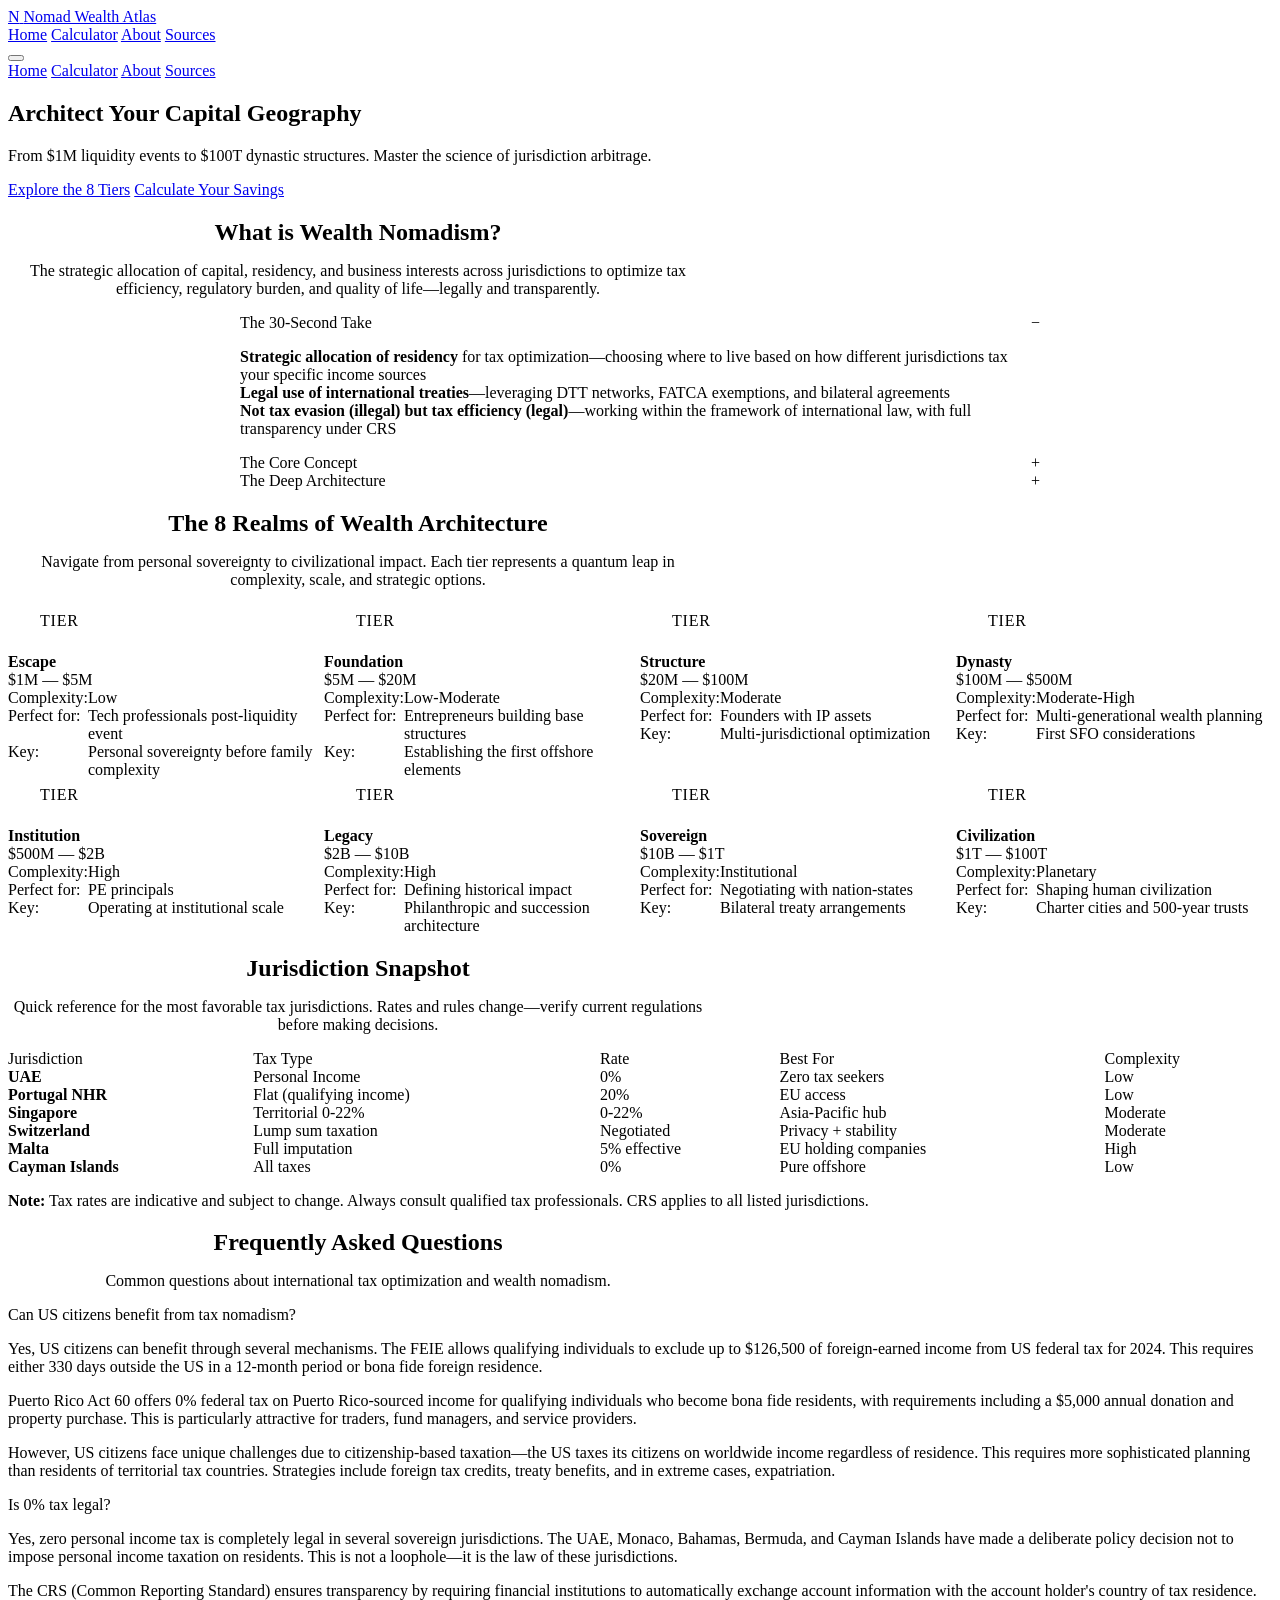
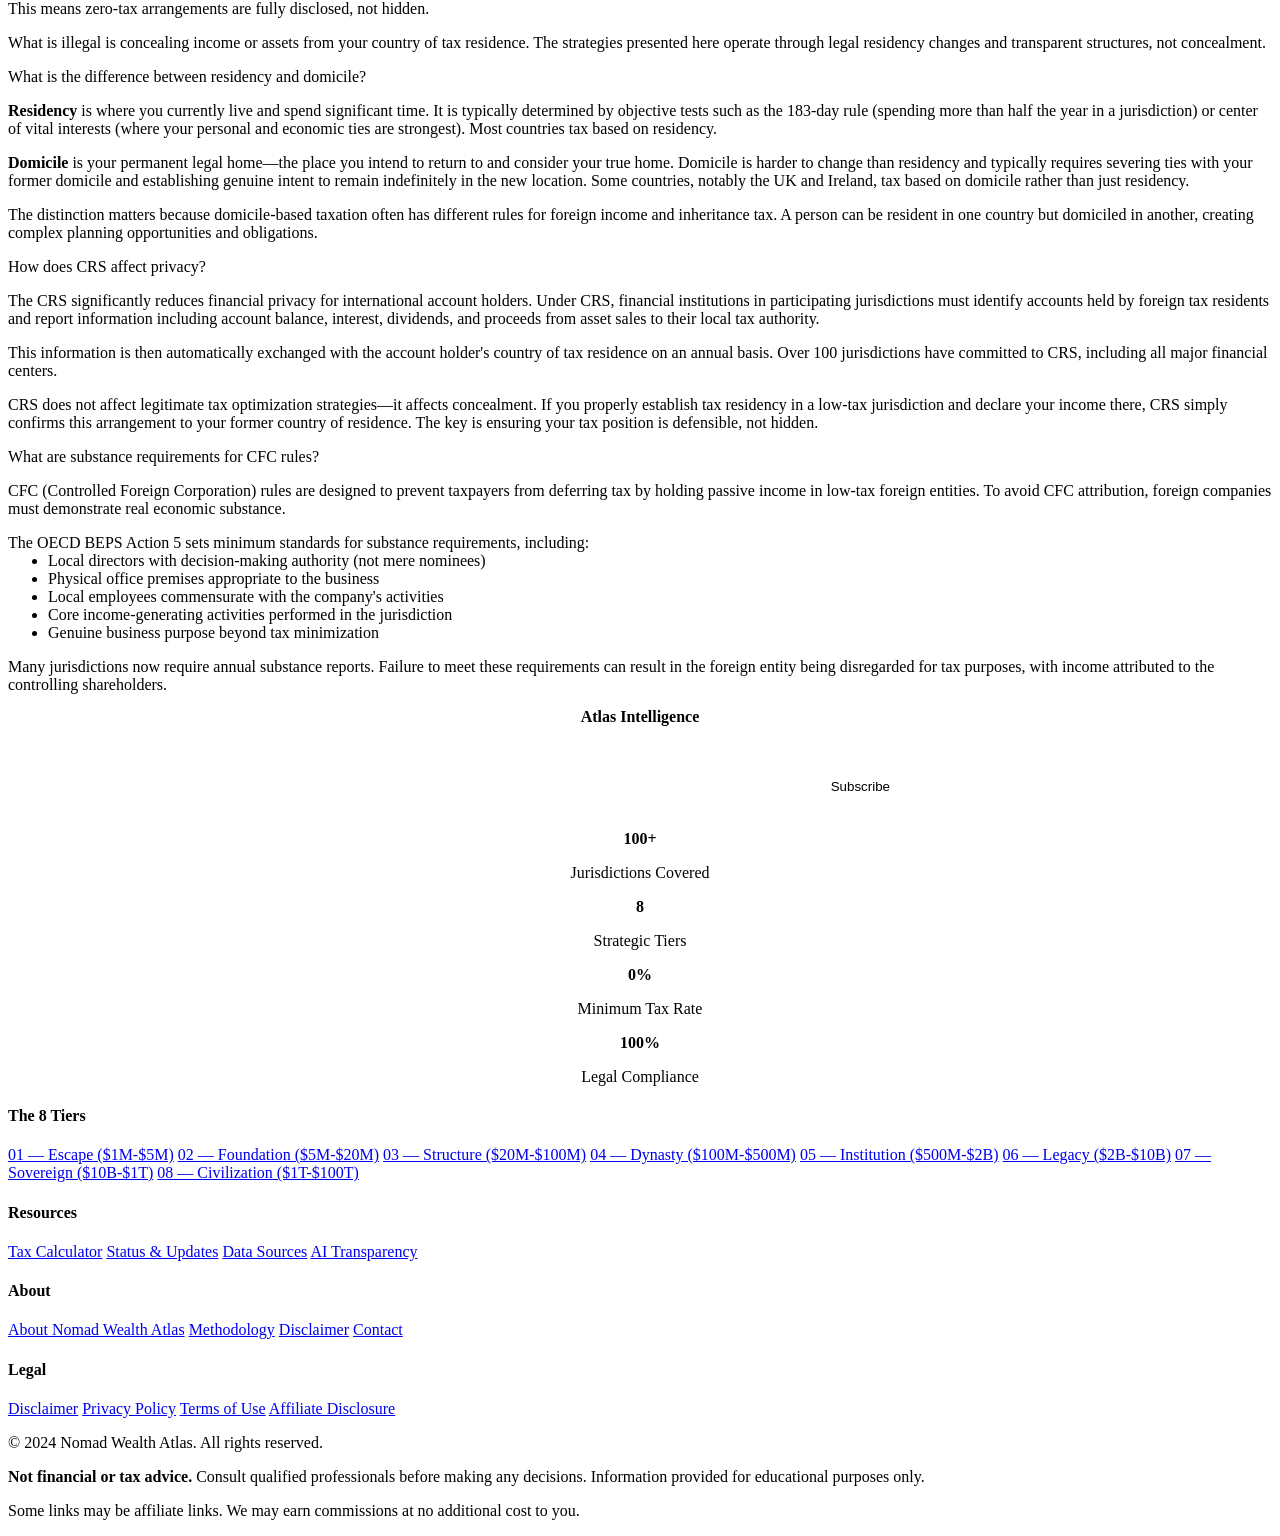
==== index.html @ d9c1421d "Add files via upload" ====
<!DOCTYPE html>
<html lang="en">
<head>
  <meta charset="UTF-8">
  <meta name="viewport" content="width=device-width, initial-scale=1.0">
  <title>Nomad Wealth Atlas — Global Wealth Intelligence</title>
  <meta name="description" content="Master jurisdictional arbitrage from $1M liquidity events to $100T dynastic structures. Legal tax optimization, residency planning, and wealth architecture.">
  <meta name="keywords" content="wealth nomadism, tax optimization, international tax, jurisdictional arbitrage, HNWI, residency planning, offshore structures">
  
  <!-- Open Graph -->
  <meta property="og:title" content="Nomad Wealth Atlas — Global Wealth Intelligence">
  <meta property="og:description" content="Architect your capital geography. Master the science of jurisdiction arbitrage.">
  <meta property="og:type" content="website">
  <meta property="og:url" content="https://nomadwealthatlas.com/">
  
  <!-- Twitter -->
  <meta name="twitter:card" content="summary_large_image">
  <meta name="twitter:title" content="Nomad Wealth Atlas">
  <meta name="twitter:description" content="Architect your capital geography. From $1M to $100T.">
  
  <!-- Fonts -->
  <link rel="preconnect" href="https://fonts.googleapis.com">
  <link rel="preconnect" href="https://fonts.gstatic.com" crossorigin>
  <link href="https://fonts.googleapis.com/css2?family=Inter:wght@400;500;600;700&family=JetBrains+Mono:wght@400;500&display=swap" rel="stylesheet">
  
  <!-- Styles -->
  <link rel="stylesheet" href="./assets/css/main.css">
  
  <!-- Schema Markup: Organization -->
  <script type="application/ld+json">
  {
    "@context": "https://schema.org",
    "@type": "Organization",
    "name": "Nomad Wealth Atlas",
    "url": "https://nomadwealthatlas.com",
    "description": "Global wealth intelligence platform for jurisdictional arbitrage and tax optimization",
    "sameAs": []
  }
  </script>
  
  <!-- Schema Markup: FAQPage -->
  <script type="application/ld+json">
  {
    "@context": "https://schema.org",
    "@type": "FAQPage",
    "mainEntity": [
      {
        "@type": "Question",
        "name": "Can US citizens benefit from tax nomadism?",
        "acceptedAnswer": {
          "@type": "Answer",
          "text": "Yes, US citizens can benefit through the Foreign Earned Income Exclusion (FEIE), which allows excluding up to $126,500 of foreign-earned income from US federal tax for 2024. Puerto Rico Act 60 offers 0% federal tax on Puerto Rico-sourced income for qualifying residents. However, US citizens face unique challenges due to citizenship-based taxation, requiring more sophisticated planning than residents of territorial tax countries."
        }
      },
      {
        "@type": "Question",
        "name": "Is 0% tax legal?",
        "acceptedAnswer": {
          "@type": "Answer",
          "text": "Yes, zero personal income tax is completely legal in several jurisdictions including the UAE, Monaco, Bahamas, and Cayman Islands. These countries have made a sovereign policy decision not to impose personal income taxation. The Common Reporting Standard (CRS) ensures transparency by requiring financial institutions to automatically exchange account information with tax authorities."
        }
      },
      {
        "@type": "Question",
        "name": "What is the difference between residency and domicile?",
        "acceptedAnswer": {
          "@type": "Answer",
          "text": "Residency is where you currently live and spend significant time—often determined by physical presence tests (e.g., 183 days). Domicile is your permanent legal home, the place you intend to return to and consider your true home. Domicile typically requires stronger ties and has more significant tax implications, as some countries tax based on domicile rather than residency."
        }
      },
      {
        "@type": "Question",
        "name": "How does CRS affect privacy?",
        "acceptedAnswer": {
          "@type": "Answer",
          "text": "The Common Reporting Standard (CRS) requires financial institutions in participating jurisdictions to identify and report account information of foreign tax residents to their local tax authority, which then exchanges this information with the account holder's country of tax residence. CRS significantly reduces financial privacy but increases transparency and compliance. It does not affect legitimate tax optimization strategies."
        }
      },
      {
        "@type": "Question",
        "name": "What are substance requirements for CFC rules?",
        "acceptedAnswer": {
          "@type": "Answer",
          "text": "Controlled Foreign Corporation (CFC) rules require foreign companies to demonstrate real economic substance—such as local employees, physical offices, and genuine business activity—to avoid being taxed as controlled entities. The OECD BEPS Action 5 sets minimum standards for substance requirements. Many jurisdictions now require proof of economic activity beyond mere incorporation."
        }
      }
    ]
  }
  </script>
  
  <style>
    /* Hero Geometric Pattern */
    .hero-pattern {
      position: absolute;
      top: 0;
      right: 0;
      width: 50%;
      height: 100%;
      overflow: hidden;
      opacity: 0.08;
      pointer-events: none;
    }
    
    .hero-pattern::before {
      content: '';
      position: absolute;
      top: 10%;
      right: 10%;
      width: 400px;
      height: 400px;
      border: 2px solid var(--color-accent-primary);
      border-radius: 50%;
      animation: rotate 60s linear infinite;
    }
    
    .hero-pattern::after {
      content: '';
      position: absolute;
      top: 20%;
      right: 20%;
      width: 300px;
      height: 300px;
      border: 1px solid var(--color-accent-light);
      border-radius: 50%;
      animation: rotate 45s linear infinite reverse;
    }
    
    .hero-pattern .orbit {
      position: absolute;
      top: 30%;
      right: 5%;
      width: 200px;
      height: 200px;
      border: 1px dashed var(--color-accent-primary);
      border-radius: 50%;
      animation: rotate 30s linear infinite;
    }
    
    @keyframes rotate {
      from { transform: rotate(0deg); }
      to { transform: rotate(360deg); }
    }
    
    /* Progressive Disclosure Details */
    .disclosure-section {
      max-width: 800px;
      margin: 0 auto;
    }
    
    .disclosure-item {
      border: 1px solid var(--color-border);
      border-radius: var(--radius-lg);
      margin-bottom: var(--space-2);
      overflow: hidden;
      background: var(--color-bg-secondary);
    }
    
    .disclosure-item summary {
      padding: var(--space-3);
      cursor: pointer;
      font-weight: var(--font-weight-semibold);
      color: var(--color-text-primary);
      list-style: none;
      display: flex;
      align-items: center;
      justify-content: space-between;
      transition: background var(--transition-fast);
    }
    
    .disclosure-item summary:hover {
      background: var(--color-bg-tertiary);
    }
    
    .disclosure-item summary::-webkit-details-marker {
      display: none;
    }
    
    .disclosure-item summary::after {
      content: '+';
      font-size: var(--font-size-lg);
      color: var(--color-accent-primary);
      transition: transform var(--transition-fast);
    }
    
    .disclosure-item[open] summary::after {
      content: '−';
    }
    
    .disclosure-content {
      padding: 0 var(--space-3) var(--space-3);
      animation: slideDown var(--transition-normal) ease-out;
    }
    
    .disclosure-content ul {
      list-style: disc;
      padding-left: var(--space-4);
      color: var(--color-text-secondary);
    }
    
    .disclosure-content li {
      margin-bottom: var(--space-1);
    }
    
    /* Definition Tooltip */
    dfn {
      position: relative;
      display: inline-block;
      border-bottom: 1px dotted var(--color-accent-primary);
      color: var(--color-accent-primary);
      font-style: normal;
      cursor: help;
    }
    
    dfn[title]:hover::after {
      content: attr(title);
      position: absolute;
      bottom: 125%;
      left: 50%;
      transform: translateX(-50%);
      padding: var(--space-1) var(--space-2);
      background: var(--color-text-primary);
      color: var(--color-text-inverse);
      font-size: var(--font-size-xs);
      font-weight: var(--font-weight-normal);
      border-radius: var(--radius-md);
      white-space: nowrap;
      z-index: var(--z-tooltip);
      box-shadow: var(--shadow-lg);
      max-width: 300px;
      white-space: normal;
      text-align: center;
    }
    
    dfn[title]:hover::before {
      content: '';
      position: absolute;
      bottom: 115%;
      left: 50%;
      transform: translateX(-50%);
      border: 6px solid transparent;
      border-top-color: var(--color-text-primary);
    }
    
    /* Realm Cards Grid */
    .realm-grid {
      display: grid;
      grid-template-columns: repeat(auto-fit, minmax(280px, 1fr));
      gap: var(--space-3);
    }
    
    .realm-card {
      background: var(--color-bg-secondary);
      border-radius: var(--radius-lg);
      border: 2px solid var(--color-border);
      padding: var(--space-3);
      transition: all var(--transition-normal);
      text-decoration: none;
      color: inherit;
      display: block;
    }
    
    .realm-card:hover {
      border-color: var(--color-accent-primary);
      transform: translateY(-4px);
      box-shadow: var(--shadow-xl);
    }
    
    .realm-tier {
      display: inline-flex;
      align-items: center;
      gap: var(--space-1);
      margin-bottom: var(--space-2);
    }
    
    .realm-number {
      width: 32px;
      height: 32px;
      background: var(--color-accent-primary);
      color: white;
      font-family: var(--font-mono);
      font-weight: var(--font-weight-bold);
      font-size: var(--font-size-sm);
      border-radius: var(--radius-md);
      display: flex;
      align-items: center;
      justify-content: center;
    }
    
    .realm-label {
      font-size: var(--font-size-xs);
      color: var(--color-text-muted);
      text-transform: uppercase;
      letter-spacing: 0.05em;
    }
    
    .realm-title {
      font-size: var(--font-size-md);
      margin-bottom: var(--space-1);
      color: var(--color-text-primary);
    }
    
    .realm-range {
      font-family: var(--font-mono);
      font-size: var(--font-size-sm);
      color: var(--color-accent-primary);
      margin-bottom: var(--space-2);
    }
    
    .realm-meta {
      display: flex;
      flex-direction: column;
      gap: var(--space-1);
      font-size: var(--font-size-sm);
      color: var(--color-text-secondary);
    }
    
    .realm-meta-item {
      display: flex;
      align-items: flex-start;
      gap: var(--space-1);
    }
    
    .realm-meta-label {
      color: var(--color-text-muted);
      min-width: 80px;
      flex-shrink: 0;
    }
    
    /* Jurisdiction Table Enhancements */
    .jurisdiction-table-wrapper {
      overflow-x: auto;
      border-radius: var(--radius-lg);
      border: 1px solid var(--color-border);
    }
    
    .jurisdiction-table {
      width: 100%;
      border-collapse: collapse;
      font-size: var(--font-size-sm);
    }
    
    .jurisdiction-table thead {
      position: sticky;
      top: 0;
      z-index: var(--z-sticky);
    }
    
    .jurisdiction-table th {
      background: var(--color-bg-tertiary);
      padding: var(--space-2) var(--space-3);
      text-align: left;
      font-weight: var(--font-weight-semibold);
      color: var(--color-text-primary);
      border-bottom: 2px solid var(--color-border);
      white-space: nowrap;
    }
    
    .jurisdiction-table td {
      padding: var(--space-2) var(--space-3);
      border-bottom: 1px solid var(--color-border-light);
      color: var(--color-text-secondary);
    }
    
    .jurisdiction-table tbody tr {
      transition: background var(--transition-fast);
    }
    
    .jurisdiction-table tbody tr:hover {
      background: var(--color-bg-accent);
    }
    
    .jurisdiction-table tbody tr:last-child td {
      border-bottom: none;
    }
    
    .rate-zero {
      color: var(--color-success);
      font-family: var(--font-mono);
      font-weight: var(--font-weight-semibold);
    }
    
    .rate-flat {
      color: var(--color-warning);
      font-family: var(--font-mono);
      font-weight: var(--font-weight-semibold);
    }
    
    .complexity-low { color: var(--color-success); }
    .complexity-medium { color: var(--color-warning); }
    .complexity-high { color: var(--color-error); }
    .complexity-institutional { color: var(--color-accent-primary); }
    
    /* FAQ Section */
    .faq-item {
      border-bottom: 1px solid var(--color-border);
      padding: var(--space-3) 0;
    }
    
    .faq-item:last-child {
      border-bottom: none;
    }
    
    .faq-question {
      font-size: var(--font-size-md);
      font-weight: var(--font-weight-semibold);
      color: var(--color-text-primary);
      margin-bottom: var(--space-2);
    }
    
    .faq-answer {
      color: var(--color-text-secondary);
      line-height: var(--line-height-relaxed);
    }
    
    .faq-answer p {
      margin-bottom: var(--space-2);
    }
    
    .faq-answer p:last-child {
      margin-bottom: 0;
    }
    
    /* Newsletter Section */
    .newsletter-section {
      background: linear-gradient(135deg, var(--color-accent-primary), var(--color-accent-dark));
      border-radius: var(--radius-xl);
      padding: var(--space-5);
      color: var(--color-text-inverse);
      text-align: center;
    }
    
    .newsletter-title {
      font-size: var(--font-size-xl);
      margin-bottom: var(--space-2);
      color: var(--color-text-inverse);
    }
    
    .newsletter-description {
      color: rgba(255, 255, 255, 0.8);
      margin-bottom: var(--space-4);
      max-width: 500px;
      margin-left: auto;
      margin-right: auto;
    }
    
    .newsletter-form {
      display: flex;
      gap: var(--space-2);
      justify-content: center;
      flex-wrap: wrap;
      max-width: 500px;
      margin: 0 auto;
    }
    
    .newsletter-input {
      flex: 1;
      min-width: 250px;
      padding: var(--space-2) var(--space-3);
      border: none;
      border-radius: var(--radius-md);
      font-size: var(--font-size-base);
      background: rgba(255, 255, 255, 0.15);
      color: white;
    }
    
    .newsletter-input::placeholder {
      color: rgba(255, 255, 255, 0.6);
    }
    
    .newsletter-input:focus {
      outline: none;
      background: rgba(255, 255, 255, 0.25);
    }
    
    .newsletter-btn {
      padding: var(--space-2) var(--space-4);
      background: white;
      color: var(--color-accent-primary);
      border: none;
      border-radius: var(--radius-md);
      font-weight: var(--font-weight-semibold);
      cursor: pointer;
      transition: all var(--transition-fast);
    }
    
    .newsletter-btn:hover {
      transform: translateY(-2px);
      box-shadow: var(--shadow-lg);
    }
    
    .newsletter-note {
      font-size: var(--font-size-xs);
      color: rgba(255, 255, 255, 0.6);
      margin-top: var(--space-2);
    }
    
    /* Citation Links */
    .citation {
      color: var(--color-accent-primary);
      font-size: var(--font-size-xs);
      vertical-align: super;
      text-decoration: none;
    }
    
    .citation:hover {
      text-decoration: underline;
    }
    
    /* Section Headers */
    .section-header {
      text-align: center;
      max-width: 700px;
      margin: 0 auto var(--space-5);
    }
    
    .section-header h2 {
      margin-bottom: var(--space-2);
    }
    
    .section-header p {
      color: var(--color-text-secondary);
      font-size: var(--font-size-md);
    }
  </style>
</head>
<body>
  <!-- Header -->
  <header class="header">
    <div class="container header-content">
      <a href="index.html" class="logo">
        <span class="logo-icon">N</span>
        <span>Nomad Wealth Atlas</span>
      </a>
      
      <nav class="nav" aria-label="Main navigation">
        <a href="index.html" class="nav-link active">Home</a>
        <a href="calculator.html" class="nav-link">Calculator</a>
        <a href="about.html" class="nav-link">About</a>
        <a href="sources.html" class="nav-link">Sources</a>
      </nav>
      
      <button class="mobile-nav-toggle" aria-label="Toggle navigation" aria-expanded="false">
        <span></span>
        <span></span>
        <span></span>
      </button>
    </div>
  </header>
  
  <!-- Mobile Navigation -->
  <nav class="mobile-nav" aria-label="Mobile navigation">
    <a href="index.html" class="nav-link active">Home</a>
    <a href="calculator.html" class="nav-link">Calculator</a>
    <a href="about.html" class="nav-link">About</a>
    <a href="sources.html" class="nav-link">Sources</a>
  </nav>

  <!-- Hero Section -->
  <section class="hero" style="position: relative; overflow: hidden;">
    <div class="hero-pattern">
      <div class="orbit"></div>
    </div>
    <div class="container" style="position: relative; z-index: 1;">
      <h1 class="hero-title">Architect Your Capital Geography</h1>
      <p class="hero-subtitle">From $1M liquidity events to $100T dynastic structures. Master the science of jurisdiction arbitrage.</p>
      <div class="hero-cta">
        <a href="#realms" class="btn btn-primary btn-lg">Explore the 8 Tiers</a>
        <a href="calculator.html" class="btn btn-secondary btn-lg">Calculate Your Savings</a>
      </div>
    </div>
  </section>

  <!-- Main Content -->
  <main>
    <!-- What is Wealth Nomadism? (Progressive Disclosure) -->
    <section class="section" style="background: var(--color-bg-tertiary);">
      <div class="container">
        <div class="section-header">
          <h2>What is Wealth Nomadism?</h2>
          <p>The strategic allocation of capital, residency, and business interests across jurisdictions to optimize tax efficiency, regulatory burden, and quality of life—legally and transparently.</p>
        </div>
        
        <div class="disclosure-section">
          <!-- Details 1: The 30-Second Take (Open by default) -->
          <details class="disclosure-item" open>
            <summary>The 30-Second Take</summary>
            <div class="disclosure-content">
              <ul>
                <li><strong>Strategic allocation of residency</strong> for tax optimization—choosing where to live based on how different jurisdictions tax your specific income sources</li>
                <li><strong>Legal use of international treaties</strong>—leveraging <dfn title="Double Taxation Treaty - Agreement between countries preventing the same income from being taxed twice">DTT</dfn> networks, <dfn title="Foreign Account Tax Compliance Act - US law requiring foreign banks to report US account holders">FATCA</dfn> exemptions, and bilateral agreements</li>
                <li><strong>Not tax evasion (illegal) but tax efficiency (legal)</strong>—working within the framework of international law, with full transparency under <dfn title="Common Reporting Standard - Automatic exchange of financial account information between tax authorities">CRS</dfn></li>
              </ul>
            </div>
          </details>
          
          <!-- Details 2: The Core Concept -->
          <details class="disclosure-item">
            <summary>The Core Concept</summary>
            <div class="disclosure-content">
              <p>Wealth nomadism is built on the principle of <dfn title="Regulatory arbitrage is the practice of taking advantage of differences between regulatory regimes to reduce costs or increase returns—legally exploiting the gap between what different jurisdictions require">regulatory arbitrage</dfn>—the legal exploitation of differences between jurisdictions. Just as corporations optimize supply chains across countries, individuals can optimize their personal tax position by strategically choosing where to establish tax residency, incorporate businesses, and hold assets.</p>
              <p>The modern framework emerged from the <dfn title="Organisation for Economic Co-operation and Development - International organization of 38 member countries">OECD</dfn>'s recognition that in a globalized economy, capital flows to where it is treated best. Countries compete for high-net-worth residents through favorable tax regimes, creating opportunities for those who understand the landscape.</p>
              <p>Key to this approach is the distinction between <strong>tax avoidance</strong> (legal minimization) and <strong>tax evasion</strong> (illegal concealment). All strategies presented here operate within the letter and spirit of international law.</p>
            </div>
          </details>
          
          <!-- Details 3: The Deep Architecture -->
          <details class="disclosure-item">
            <summary>The Deep Architecture</summary>
            <div class="disclosure-content">
              <p>The legal theory underpinning wealth nomadism draws from international tax law, treaty interpretation, and the sovereign right of nations to set their own tax policies. The <dfn title="Base Erosion and Profit Shifting - OECD project addressing tax avoidance strategies">BEPS</dfn> project (Base Erosion and Profit Shifting) has reshaped the landscape, introducing substance requirements and limiting artificial arrangements while preserving legitimate tax planning.</p>
              <p>Modern wealth architecture operates across multiple dimensions:</p>
              <ul>
                <li><strong>Residency-based taxation</strong>—Most countries (except the US and Eritrea) tax based on residency, not citizenship</li>
                <li><strong>Source-based taxation</strong>—Income is taxed where it is earned, creating opportunities for territorial tax systems</li>
                <li><strong>Treaty networks</strong>—Over 3,000 bilateral tax treaties create a web of reduced withholding rates and dispute resolution</li>
                <li><strong>EU freedoms</strong>—Free movement of capital and establishment within the European Union</li>
              </ul>
              <p>The <dfn title="General Anti-Avoidance Rule - Broad provision allowing tax authorities to disregard arrangements primarily for tax avoidance">GAAR</dfn> provisions in many jurisdictions require that arrangements have commercial substance beyond tax benefits. This has led to the development of sophisticated structures that combine tax efficiency with genuine economic activity.</p>
              <p>Sources: OECD Model Tax Convention (2017), <a href="sources.html" class="citation">[1]</a>; BEPS Action Plans 1-15, <a href="sources.html" class="citation">[2]</a>; EU Anti-Tax Avoidance Directive, <a href="sources.html" class="citation">[3]</a></p>
            </div>
          </details>
        </div>
      </div>
    </section>

    <!-- The 8 Realms (Tier Cards) -->
    <section class="section" id="realms">
      <div class="container">
        <div class="section-header">
          <h2>The 8 Realms of Wealth Architecture</h2>
          <p>Navigate from personal sovereignty to civilizational impact. Each tier represents a quantum leap in complexity, scale, and strategic options.</p>
        </div>
        
        <div class="realm-grid">
          <!-- Tier 1: Escape -->
          <a href="01-escape.html" class="realm-card">
            <div class="realm-tier">
              <span class="realm-number">01</span>
              <span class="realm-label">Tier</span>
            </div>
            <h3 class="realm-title">Escape</h3>
            <div class="realm-range">$1M — $5M</div>
            <div class="realm-meta">
              <div class="realm-meta-item">
                <span class="realm-meta-label">Complexity:</span>
                <span class="complexity-low">Low</span>
              </div>
              <div class="realm-meta-item">
                <span class="realm-meta-label">Perfect for:</span>
                <span>Tech professionals post-liquidity event</span>
              </div>
              <div class="realm-meta-item">
                <span class="realm-meta-label">Key:</span>
                <span>Personal sovereignty before family complexity</span>
              </div>
            </div>
          </a>
          
          <!-- Tier 2: Foundation -->
          <a href="02-foundations.html" class="realm-card">
            <div class="realm-tier">
              <span class="realm-number">02</span>
              <span class="realm-label">Tier</span>
            </div>
            <h3 class="realm-title">Foundation</h3>
            <div class="realm-range">$5M — $20M</div>
            <div class="realm-meta">
              <div class="realm-meta-item">
                <span class="realm-meta-label">Complexity:</span>
                <span class="complexity-low">Low-Moderate</span>
              </div>
              <div class="realm-meta-item">
                <span class="realm-meta-label">Perfect for:</span>
                <span>Entrepreneurs building base structures</span>
              </div>
              <div class="realm-meta-item">
                <span class="realm-meta-label">Key:</span>
                <span>Establishing the first offshore elements</span>
              </div>
            </div>
          </a>
          
          <!-- Tier 3: Structure -->
          <a href="03-optimization.html" class="realm-card">
            <div class="realm-tier">
              <span class="realm-number">03</span>
              <span class="realm-label">Tier</span>
            </div>
            <h3 class="realm-title">Structure</h3>
            <div class="realm-range">$20M — $100M</div>
            <div class="realm-meta">
              <div class="realm-meta-item">
                <span class="realm-meta-label">Complexity:</span>
                <span class="complexity-medium">Moderate</span>
              </div>
              <div class="realm-meta-item">
                <span class="realm-meta-label">Perfect for:</span>
                <span>Founders with <dfn title="Intellectual Property - Intangible assets like patents, trademarks, copyrights">IP</dfn> assets</span>
              </div>
              <div class="realm-meta-item">
                <span class="realm-meta-label">Key:</span>
                <span>Multi-jurisdictional optimization</span>
              </div>
            </div>
          </a>
          
          <!-- Tier 4: Dynasty -->
          <a href="04-preservation.html" class="realm-card">
            <div class="realm-tier">
              <span class="realm-number">04</span>
              <span class="realm-label">Tier</span>
            </div>
            <h3 class="realm-title">Dynasty</h3>
            <div class="realm-range">$100M — $500M</div>
            <div class="realm-meta">
              <div class="realm-meta-item">
                <span class="realm-meta-label">Complexity:</span>
                <span class="complexity-medium">Moderate-High</span>
              </div>
              <div class="realm-meta-item">
                <span class="realm-meta-label">Perfect for:</span>
                <span>Multi-generational wealth planning</span>
              </div>
              <div class="realm-meta-item">
                <span class="realm-meta-label">Key:</span>
                <span>First <dfn title="Single Family Office - Private wealth management firm serving one ultra-high-net-worth family">SFO</dfn> considerations</span>
              </div>
            </div>
          </a>
          
          <!-- Tier 5: Institution -->
          <a href="05-structures.html" class="realm-card">
            <div class="realm-tier">
              <span class="realm-number">05</span>
              <span class="realm-label">Tier</span>
            </div>
            <h3 class="realm-title">Institution</h3>
            <div class="realm-range">$500M — $2B</div>
            <div class="realm-meta">
              <div class="realm-meta-item">
                <span class="realm-meta-label">Complexity:</span>
                <span class="complexity-high">High</span>
              </div>
              <div class="realm-meta-item">
                <span class="realm-meta-label">Perfect for:</span>
                <span><dfn title="Private Equity - Investment in private companies or buyouts of public companies">PE</dfn> principals</span>
              </div>
              <div class="realm-meta-item">
                <span class="realm-meta-label">Key:</span>
                <span>Operating at institutional scale</span>
              </div>
            </div>
          </a>
          
          <!-- Tier 6: Legacy -->
          <a href="06-vehicles.html" class="realm-card">
            <div class="realm-tier">
              <span class="realm-number">06</span>
              <span class="realm-label">Tier</span>
            </div>
            <h3 class="realm-title">Legacy</h3>
            <div class="realm-range">$2B — $10B</div>
            <div class="realm-meta">
              <div class="realm-meta-item">
                <span class="realm-meta-label">Complexity:</span>
                <span class="complexity-high">High</span>
              </div>
              <div class="realm-meta-item">
                <span class="realm-meta-label">Perfect for:</span>
                <span>Defining historical impact</span>
              </div>
              <div class="realm-meta-item">
                <span class="realm-meta-label">Key:</span>
                <span>Philanthropic and succession architecture</span>
              </div>
            </div>
          </a>
          
          <!-- Tier 7: Sovereign -->
          <a href="07-legacy.html" class="realm-card">
            <div class="realm-tier">
              <span class="realm-number">07</span>
              <span class="realm-label">Tier</span>
            </div>
            <h3 class="realm-title">Sovereign</h3>
            <div class="realm-range">$10B — $1T</div>
            <div class="realm-meta">
              <div class="realm-meta-item">
                <span class="realm-meta-label">Complexity:</span>
                <span class="complexity-institutional">Institutional</span>
              </div>
              <div class="realm-meta-item">
                <span class="realm-meta-label">Perfect for:</span>
                <span>Negotiating with nation-states</span>
              </div>
              <div class="realm-meta-item">
                <span class="realm-meta-label">Key:</span>
                <span>Bilateral treaty arrangements</span>
              </div>
            </div>
          </a>
          
          <!-- Tier 8: Civilization -->
          <a href="08-civilization.html" class="realm-card">
            <div class="realm-tier">
              <span class="realm-number">08</span>
              <span class="realm-label">Tier</span>
            </div>
            <h3 class="realm-title">Civilization</h3>
            <div class="realm-range">$1T — $100T</div>
            <div class="realm-meta">
              <div class="realm-meta-item">
                <span class="realm-meta-label">Complexity:</span>
                <span class="complexity-institutional">Planetary</span>
              </div>
              <div class="realm-meta-item">
                <span class="realm-meta-label">Perfect for:</span>
                <span>Shaping human civilization</span>
              </div>
              <div class="realm-meta-item">
                <span class="realm-meta-label">Key:</span>
                <span>Charter cities and 500-year trusts</span>
              </div>
            </div>
          </a>
        </div>
      </div>
    </section>

    <!-- Jurisdiction Snapshot (Comparison Table) -->
    <section class="section" style="background: var(--color-bg-tertiary);">
      <div class="container">
        <div class="section-header">
          <h2>Jurisdiction Snapshot</h2>
          <p>Quick reference for the most favorable tax jurisdictions. Rates and rules change—verify current regulations before making decisions.</p>
        </div>
        
        <div class="jurisdiction-table-wrapper">
          <table class="jurisdiction-table comparison-table">
            <thead>
              <tr>
                <th>Jurisdiction</th>
                <th>Tax Type</th>
                <th>Rate</th>
                <th>Best For</th>
                <th>Complexity</th>
              </tr>
            </thead>
            <tbody>
              <tr>
                <td><strong><dfn title="United Arab Emirates - Federation of seven emirates including Dubai and Abu Dhabi">UAE</dfn></strong></td>
                <td>Personal Income</td>
                <td class="rate-zero">0%</td>
                <td>Zero tax seekers</td>
                <td class="complexity-low">Low</td>
              </tr>
              <tr>
                <td><strong>Portugal <dfn title="Non-Habitual Resident - Portuguese tax regime offering foreign income exemptions for 10 years">NHR</dfn></strong></td>
                <td>Flat (qualifying income)</td>
                <td class="rate-flat">20%</td>
                <td><dfn title="European Union - Political and economic union of 27 member states">EU</dfn> access</td>
                <td class="complexity-low">Low</td>
              </tr>
              <tr>
                <td><strong>Singapore</strong></td>
                <td>Territorial 0-22%</td>
                <td class="rate-flat">0-22%</td>
                <td>Asia-Pacific hub</td>
                <td class="complexity-medium">Moderate</td>
              </tr>
              <tr>
                <td><strong>Switzerland</strong></td>
                <td>Lump sum taxation</td>
                <td class="rate-flat">Negotiated</td>
                <td>Privacy + stability</td>
                <td class="complexity-medium">Moderate</td>
              </tr>
              <tr>
                <td><strong>Malta</strong></td>
                <td>Full imputation</td>
                <td class="rate-flat">5% effective</td>
                <td>EU holding companies</td>
                <td class="complexity-high">High</td>
              </tr>
              <tr>
                <td><strong>Cayman Islands</strong></td>
                <td>All taxes</td>
                <td class="rate-zero">0%</td>
                <td>Pure offshore</td>
                <td class="complexity-low">Low</td>
              </tr>
            </tbody>
          </table>
        </div>
        
        <p class="text-small text-muted mt-3 text-center">
          <strong>Note:</strong> Tax rates are indicative and subject to change. Always consult qualified tax professionals. 
          <dfn title="Common Reporting Standard - Automatic exchange of financial account information">CRS</dfn> applies to all listed jurisdictions.
        </p>
      </div>
    </section>

    <!-- FAQ Section -->
    <section class="section">
      <div class="container">
        <div class="section-header">
          <h2>Frequently Asked Questions</h2>
          <p>Common questions about international tax optimization and wealth nomadism.</p>
        </div>
        
        <div class="container-narrow">
          <div class="faq-item">
            <h3 class="faq-question">Can US citizens benefit from tax nomadism?</h3>
            <div class="faq-answer">
              <p>Yes, US citizens can benefit through several mechanisms. The <dfn title="Foreign Earned Income Exclusion - Allows US citizens to exclude foreign-earned income from US tax, $126,500 for 2024">FEIE</dfn> allows qualifying individuals to exclude up to $126,500 of foreign-earned income from US federal tax for 2024. This requires either 330 days outside the US in a 12-month period or bona fide foreign residence.</p>
              <p>Puerto Rico Act 60 offers 0% federal tax on Puerto Rico-sourced income for qualifying individuals who become bona fide residents, with requirements including a $5,000 annual donation and property purchase. This is particularly attractive for traders, fund managers, and service providers.</p>
              <p>However, US citizens face unique challenges due to citizenship-based taxation—the US taxes its citizens on worldwide income regardless of residence. This requires more sophisticated planning than residents of territorial tax countries. Strategies include foreign tax credits, treaty benefits, and in extreme cases, expatriation.</p>
            </div>
          </div>
          
          <div class="faq-item">
            <h3 class="faq-question">Is 0% tax legal?</h3>
            <div class="faq-answer">
              <p>Yes, zero personal income tax is completely legal in several sovereign jurisdictions. The <dfn title="United Arab Emirates - Federation including Dubai and Abu Dhabi with zero personal income tax">UAE</dfn>, Monaco, Bahamas, Bermuda, and Cayman Islands have made a deliberate policy decision not to impose personal income taxation on residents. This is not a loophole—it is the law of these jurisdictions.</p>
              <p>The <dfn title="Common Reporting Standard - Automatic exchange of financial account information between tax authorities">CRS</dfn> (Common Reporting Standard) ensures transparency by requiring financial institutions to automatically exchange account information with the account holder's country of tax residence. This means zero-tax arrangements are fully disclosed, not hidden.</p>
              <p>What is illegal is concealing income or assets from your country of tax residence. The strategies presented here operate through legal residency changes and transparent structures, not concealment.</p>
            </div>
          </div>
          
          <div class="faq-item">
            <h3 class="faq-question">What is the difference between residency and domicile?</h3>
            <div class="faq-answer">
              <p><strong>Residency</strong> is where you currently live and spend significant time. It is typically determined by objective tests such as the 183-day rule (spending more than half the year in a jurisdiction) or center of vital interests (where your personal and economic ties are strongest). Most countries tax based on residency.</p>
              <p><strong>Domicile</strong> is your permanent legal home—the place you intend to return to and consider your true home. Domicile is harder to change than residency and typically requires severing ties with your former domicile and establishing genuine intent to remain indefinitely in the new location. Some countries, notably the UK and Ireland, tax based on domicile rather than just residency.</p>
              <p>The distinction matters because domicile-based taxation often has different rules for foreign income and inheritance tax. A person can be resident in one country but domiciled in another, creating complex planning opportunities and obligations.</p>
            </div>
          </div>
          
          <div class="faq-item">
            <h3 class="faq-question">How does CRS affect privacy?</h3>
            <div class="faq-answer">
              <p>The <dfn title="Common Reporting Standard - OECD standard for automatic exchange of financial account information">CRS</dfn> significantly reduces financial privacy for international account holders. Under CRS, financial institutions in participating jurisdictions must identify accounts held by foreign tax residents and report information including account balance, interest, dividends, and proceeds from asset sales to their local tax authority.</p>
              <p>This information is then automatically exchanged with the account holder's country of tax residence on an annual basis. Over 100 jurisdictions have committed to CRS, including all major financial centers.</p>
              <p>CRS does not affect legitimate tax optimization strategies—it affects concealment. If you properly establish tax residency in a low-tax jurisdiction and declare your income there, CRS simply confirms this arrangement to your former country of residence. The key is ensuring your tax position is defensible, not hidden.</p>
            </div>
          </div>
          
          <div class="faq-item">
            <h3 class="faq-question">What are substance requirements for <dfn title="Controlled Foreign Corporation - Rules that attribute income of foreign subsidiaries to domestic shareholders">CFC</dfn> rules?</h3>
            <div class="faq-answer">
              <p><dfn title="Controlled Foreign Corporation - Rules that tax undistributed profits of foreign subsidiaries owned by domestic taxpayers">CFC</dfn> (Controlled Foreign Corporation) rules are designed to prevent taxpayers from deferring tax by holding passive income in low-tax foreign entities. To avoid CFC attribution, foreign companies must demonstrate real economic substance.</p>
              <p>The <dfn title="Base Erosion and Profit Shifting - OECD project addressing tax avoidance strategies">OECD</dfn> <dfn title="Base Erosion and Profit Shifting - OECD project addressing tax avoidance strategies">BEPS</dfn> Action 5 sets minimum standards for substance requirements, including:</p>
              <ul style="margin-left: var(--space-4); margin-top: var(--space-2);">
                <li>Local directors with decision-making authority (not mere nominees)</li>
                <li>Physical office premises appropriate to the business</li>
                <li>Local employees commensurate with the company's activities</li>
                <li>Core income-generating activities performed in the jurisdiction</li>
                <li>Genuine business purpose beyond tax minimization</li>
              </ul>
              <p style="margin-top: var(--space-2);">Many jurisdictions now require annual substance reports. Failure to meet these requirements can result in the foreign entity being disregarded for tax purposes, with income attributed to the controlling shareholders.</p>
            </div>
          </div>
        </div>
      </div>
    </section>

    <!-- Newsletter Section -->
    <section class="section" style="background: var(--color-bg-tertiary);">
      <div class="container">
        <div class="newsletter-section">
          <h2 class="newsletter-title">Atlas Intelligence</h2>
          <p class="newsletter-description">Monthly jurisdiction updates, regulatory alerts, and strategic insights delivered to your inbox. No spam—just signal.</p>
          <form class="newsletter-form" action="#" method="POST" onsubmit="event.preventDefault(); alert('Thank you for subscribing to Atlas Intelligence. You will receive a confirmation email shortly.');">
            <input type="email" class="newsletter-input" placeholder="Enter your email address" required aria-label="Email address">
            <button type="submit" class="newsletter-btn">Subscribe</button>
          </form>
          <p class="newsletter-note">Unsubscribe anytime. Your email is never shared.</p>
        </div>
      </div>
    </section>

    <!-- Quick Stats -->
    <section class="section section-sm">
      <div class="container">
        <div class="grid grid-cols-4" style="text-align: center;">
          <div>
            <div class="text-mono text-accent" style="font-size: var(--font-size-xl); font-weight: 700;">100+</div>
            <p class="text-small text-muted">Jurisdictions Covered</p>
          </div>
          <div>
            <div class="text-mono text-accent" style="font-size: var(--font-size-xl); font-weight: 700;">8</div>
            <p class="text-small text-muted">Strategic Tiers</p>
          </div>
          <div>
            <div class="text-mono text-accent" style="font-size: var(--font-size-xl); font-weight: 700;">0%</div>
            <p class="text-small text-muted">Minimum Tax Rate</p>
          </div>
          <div>
            <div class="text-mono text-accent" style="font-size: var(--font-size-xl); font-weight: 700;">100%</div>
            <p class="text-small text-muted">Legal Compliance</p>
          </div>
        </div>
      </div>
    </section>
  </main>

  <!-- Footer -->
  <footer class="footer">
    <div class="container">
      <div class="footer-content">
        <div class="footer-section">
          <h4>The 8 Tiers</h4>
          <a href="01-escape.html">01 — Escape ($1M-$5M)</a>
          <a href="02-foundations.html">02 — Foundation ($5M-$20M)</a>
          <a href="03-optimization.html">03 — Structure ($20M-$100M)</a>
          <a href="04-preservation.html">04 — Dynasty ($100M-$500M)</a>
          <a href="05-structures.html">05 — Institution ($500M-$2B)</a>
          <a href="06-vehicles.html">06 — Legacy ($2B-$10B)</a>
          <a href="07-legacy.html">07 — Sovereign ($10B-$1T)</a>
          <a href="08-civilization.html">08 — Civilization ($1T-$100T)</a>
        </div>
        <div class="footer-section">
          <h4>Resources</h4>
          <a href="calculator.html">Tax Calculator</a>
          <a href="now.html">Status & Updates</a>
          <a href="sources.html">Data Sources</a>
          <a href="ai-transparency.html">AI Transparency</a>
        </div>
        <div class="footer-section">
          <h4>About</h4>
          <a href="about.html">About Nomad Wealth Atlas</a>
          <a href="about.html#methodology">Methodology</a>
          <a href="about.html#disclaimer">Disclaimer</a>
          <a href="about.html#contact">Contact</a>
        </div>
        <div class="footer-section">
          <h4>Legal</h4>
          <a href="about.html#disclaimer">Disclaimer</a>
          <a href="#">Privacy Policy</a>
          <a href="#">Terms of Use</a>
          <a href="about.html#affiliate">Affiliate Disclosure</a>
        </div>
      </div>
      <div class="footer-bottom">
        <p>&copy; 2024 Nomad Wealth Atlas. All rights reserved.</p>
        <p class="text-small text-muted mt-1">
          <strong>Not financial or tax advice.</strong> Consult qualified professionals before making any decisions. 
          Information provided for educational purposes only.
        </p>
        <p class="text-small text-muted mt-1">
          Some links may be affiliate links. We may earn commissions at no additional cost to you.
        </p>
      </div>
    </div>
  </footer>

  <!-- Scripts -->
  <script src="./assets/js/app.js"></script>
</body>
</html>
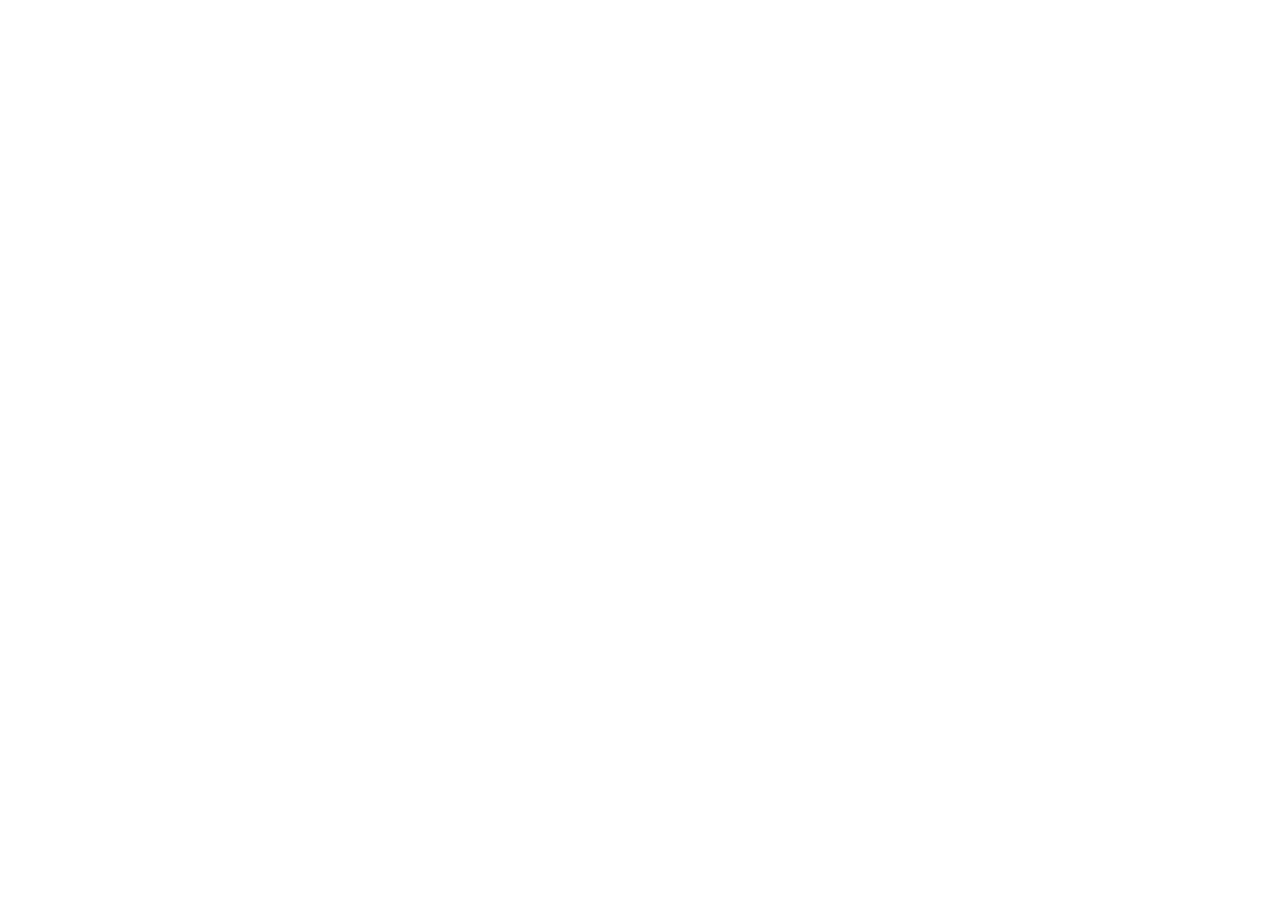
==== commit 80eea0c9: "Removed embedded styles and kept the external CSS link." ====
--- a/index.html
+++ b/index.html
@@ -1,1060 +1,12 @@
 <!DOCTYPE html>
 <html lang="en">
 <head>
-  <meta charset="UTF-8">
-  <meta name="viewport" content="width=device-width, initial-scale=1.0">
-  <title>Nomad Wealth Atlas — Global Wealth Intelligence</title>
-  <meta name="description" content="Master jurisdictional arbitrage from $1M liquidity events to $100T dynastic structures. Legal tax optimization, residency planning, and wealth architecture.">
-  <meta name="keywords" content="wealth nomadism, tax optimization, international tax, jurisdictional arbitrage, HNWI, residency planning, offshore structures">
-  
-  <!-- Open Graph -->
-  <meta property="og:title" content="Nomad Wealth Atlas — Global Wealth Intelligence">
-  <meta property="og:description" content="Architect your capital geography. Master the science of jurisdiction arbitrage.">
-  <meta property="og:type" content="website">
-  <meta property="og:url" content="https://nomadwealthatlas.com/">
-  
-  <!-- Twitter -->
-  <meta name="twitter:card" content="summary_large_image">
-  <meta name="twitter:title" content="Nomad Wealth Atlas">
-  <meta name="twitter:description" content="Architect your capital geography. From $1M to $100T.">
-  
-  <!-- Fonts -->
-  <link rel="preconnect" href="https://fonts.googleapis.com">
-  <link rel="preconnect" href="https://fonts.gstatic.com" crossorigin>
-  <link href="https://fonts.googleapis.com/css2?family=Inter:wght@400;500;600;700&family=JetBrains+Mono:wght@400;500&display=swap" rel="stylesheet">
-  
-  <!-- Styles -->
-  <link rel="stylesheet" href="./assets/css/main.css">
-  
-  <!-- Schema Markup: Organization -->
-  <script type="application/ld+json">
-  {
-    "@context": "https://schema.org",
-    "@type": "Organization",
-    "name": "Nomad Wealth Atlas",
-    "url": "https://nomadwealthatlas.com",
-    "description": "Global wealth intelligence platform for jurisdictional arbitrage and tax optimization",
-    "sameAs": []
-  }
-  </script>
-  
-  <!-- Schema Markup: FAQPage -->
-  <script type="application/ld+json">
-  {
-    "@context": "https://schema.org",
-    "@type": "FAQPage",
-    "mainEntity": [
-      {
-        "@type": "Question",
-        "name": "Can US citizens benefit from tax nomadism?",
-        "acceptedAnswer": {
-          "@type": "Answer",
-          "text": "Yes, US citizens can benefit through the Foreign Earned Income Exclusion (FEIE), which allows excluding up to $126,500 of foreign-earned income from US federal tax for 2024. Puerto Rico Act 60 offers 0% federal tax on Puerto Rico-sourced income for qualifying residents. However, US citizens face unique challenges due to citizenship-based taxation, requiring more sophisticated planning than residents of territorial tax countries."
-        }
-      },
-      {
-        "@type": "Question",
-        "name": "Is 0% tax legal?",
-        "acceptedAnswer": {
-          "@type": "Answer",
-          "text": "Yes, zero personal income tax is completely legal in several jurisdictions including the UAE, Monaco, Bahamas, and Cayman Islands. These countries have made a sovereign policy decision not to impose personal income taxation. The Common Reporting Standard (CRS) ensures transparency by requiring financial institutions to automatically exchange account information with tax authorities."
-        }
-      },
-      {
-        "@type": "Question",
-        "name": "What is the difference between residency and domicile?",
-        "acceptedAnswer": {
-          "@type": "Answer",
-          "text": "Residency is where you currently live and spend significant time—often determined by physical presence tests (e.g., 183 days). Domicile is your permanent legal home, the place you intend to return to and consider your true home. Domicile typically requires stronger ties and has more significant tax implications, as some countries tax based on domicile rather than residency."
-        }
-      },
-      {
-        "@type": "Question",
-        "name": "How does CRS affect privacy?",
-        "acceptedAnswer": {
-          "@type": "Answer",
-          "text": "The Common Reporting Standard (CRS) requires financial institutions in participating jurisdictions to identify and report account information of foreign tax residents to their local tax authority, which then exchanges this information with the account holder's country of tax residence. CRS significantly reduces financial privacy but increases transparency and compliance. It does not affect legitimate tax optimization strategies."
-        }
-      },
-      {
-        "@type": "Question",
-        "name": "What are substance requirements for CFC rules?",
-        "acceptedAnswer": {
-          "@type": "Answer",
-          "text": "Controlled Foreign Corporation (CFC) rules require foreign companies to demonstrate real economic substance—such as local employees, physical offices, and genuine business activity—to avoid being taxed as controlled entities. The OECD BEPS Action 5 sets minimum standards for substance requirements. Many jurisdictions now require proof of economic activity beyond mere incorporation."
-        }
-      }
-    ]
-  }
-  </script>
-  
-  <style>
-    /* Hero Geometric Pattern */
-    .hero-pattern {
-      position: absolute;
-      top: 0;
-      right: 0;
-      width: 50%;
-      height: 100%;
-      overflow: hidden;
-      opacity: 0.08;
-      pointer-events: none;
-    }
-    
-    .hero-pattern::before {
-      content: '';
-      position: absolute;
-      top: 10%;
-      right: 10%;
-      width: 400px;
-      height: 400px;
-      border: 2px solid var(--color-accent-primary);
-      border-radius: 50%;
-      animation: rotate 60s linear infinite;
-    }
-    
-    .hero-pattern::after {
-      content: '';
-      position: absolute;
-      top: 20%;
-      right: 20%;
-      width: 300px;
-      height: 300px;
-      border: 1px solid var(--color-accent-light);
-      border-radius: 50%;
-      animation: rotate 45s linear infinite reverse;
-    }
-    
-    .hero-pattern .orbit {
-      position: absolute;
-      top: 30%;
-      right: 5%;
-      width: 200px;
-      height: 200px;
-      border: 1px dashed var(--color-accent-primary);
-      border-radius: 50%;
-      animation: rotate 30s linear infinite;
-    }
-    
-    @keyframes rotate {
-      from { transform: rotate(0deg); }
-      to { transform: rotate(360deg); }
-    }
-    
-    /* Progressive Disclosure Details */
-    .disclosure-section {
-      max-width: 800px;
-      margin: 0 auto;
-    }
-    
-    .disclosure-item {
-      border: 1px solid var(--color-border);
-      border-radius: var(--radius-lg);
-      margin-bottom: var(--space-2);
-      overflow: hidden;
-      background: var(--color-bg-secondary);
-    }
-    
-    .disclosure-item summary {
-      padding: var(--space-3);
-      cursor: pointer;
-      font-weight: var(--font-weight-semibold);
-      color: var(--color-text-primary);
-      list-style: none;
-      display: flex;
-      align-items: center;
-      justify-content: space-between;
-      transition: background var(--transition-fast);
-    }
-    
-    .disclosure-item summary:hover {
-      background: var(--color-bg-tertiary);
-    }
-    
-    .disclosure-item summary::-webkit-details-marker {
-      display: none;
-    }
-    
-    .disclosure-item summary::after {
-      content: '+';
-      font-size: var(--font-size-lg);
-      color: var(--color-accent-primary);
-      transition: transform var(--transition-fast);
-    }
-    
-    .disclosure-item[open] summary::after {
-      content: '−';
-    }
-    
-    .disclosure-content {
-      padding: 0 var(--space-3) var(--space-3);
-      animation: slideDown var(--transition-normal) ease-out;
-    }
-    
-    .disclosure-content ul {
-      list-style: disc;
-      padding-left: var(--space-4);
-      color: var(--color-text-secondary);
-    }
-    
-    .disclosure-content li {
-      margin-bottom: var(--space-1);
-    }
-    
-    /* Definition Tooltip */
-    dfn {
-      position: relative;
-      display: inline-block;
-      border-bottom: 1px dotted var(--color-accent-primary);
-      color: var(--color-accent-primary);
-      font-style: normal;
-      cursor: help;
-    }
-    
-    dfn[title]:hover::after {
-      content: attr(title);
-      position: absolute;
-      bottom: 125%;
-      left: 50%;
-      transform: translateX(-50%);
-      padding: var(--space-1) var(--space-2);
-      background: var(--color-text-primary);
-      color: var(--color-text-inverse);
-      font-size: var(--font-size-xs);
-      font-weight: var(--font-weight-normal);
-      border-radius: var(--radius-md);
-      white-space: nowrap;
-      z-index: var(--z-tooltip);
-      box-shadow: var(--shadow-lg);
-      max-width: 300px;
-      white-space: normal;
-      text-align: center;
-    }
-    
-    dfn[title]:hover::before {
-      content: '';
-      position: absolute;
-      bottom: 115%;
-      left: 50%;
-      transform: translateX(-50%);
-      border: 6px solid transparent;
-      border-top-color: var(--color-text-primary);
-    }
-    
-    /* Realm Cards Grid */
-    .realm-grid {
-      display: grid;
-      grid-template-columns: repeat(auto-fit, minmax(280px, 1fr));
-      gap: var(--space-3);
-    }
-    
-    .realm-card {
-      background: var(--color-bg-secondary);
-      border-radius: var(--radius-lg);
-      border: 2px solid var(--color-border);
-      padding: var(--space-3);
-      transition: all var(--transition-normal);
-      text-decoration: none;
-      color: inherit;
-      display: block;
-    }
-    
-    .realm-card:hover {
-      border-color: var(--color-accent-primary);
-      transform: translateY(-4px);
-      box-shadow: var(--shadow-xl);
-    }
-    
-    .realm-tier {
-      display: inline-flex;
-      align-items: center;
-      gap: var(--space-1);
-      margin-bottom: var(--space-2);
-    }
-    
-    .realm-number {
-      width: 32px;
-      height: 32px;
-      background: var(--color-accent-primary);
-      color: white;
-      font-family: var(--font-mono);
-      font-weight: var(--font-weight-bold);
-      font-size: var(--font-size-sm);
-      border-radius: var(--radius-md);
-      display: flex;
-      align-items: center;
-      justify-content: center;
-    }
-    
-    .realm-label {
-      font-size: var(--font-size-xs);
-      color: var(--color-text-muted);
-      text-transform: uppercase;
-      letter-spacing: 0.05em;
-    }
-    
-    .realm-title {
-      font-size: var(--font-size-md);
-      margin-bottom: var(--space-1);
-      color: var(--color-text-primary);
-    }
-    
-    .realm-range {
-      font-family: var(--font-mono);
-      font-size: var(--font-size-sm);
-      color: var(--color-accent-primary);
-      margin-bottom: var(--space-2);
-    }
-    
-    .realm-meta {
-      display: flex;
-      flex-direction: column;
-      gap: var(--space-1);
-      font-size: var(--font-size-sm);
-      color: var(--color-text-secondary);
-    }
-    
-    .realm-meta-item {
-      display: flex;
-      align-items: flex-start;
-      gap: var(--space-1);
-    }
-    
-    .realm-meta-label {
-      color: var(--color-text-muted);
-      min-width: 80px;
-      flex-shrink: 0;
-    }
-    
-    /* Jurisdiction Table Enhancements */
-    .jurisdiction-table-wrapper {
-      overflow-x: auto;
-      border-radius: var(--radius-lg);
-      border: 1px solid var(--color-border);
-    }
-    
-    .jurisdiction-table {
-      width: 100%;
-      border-collapse: collapse;
-      font-size: var(--font-size-sm);
-    }
-    
-    .jurisdiction-table thead {
-      position: sticky;
-      top: 0;
-      z-index: var(--z-sticky);
-    }
-    
-    .jurisdiction-table th {
-      background: var(--color-bg-tertiary);
-      padding: var(--space-2) var(--space-3);
-      text-align: left;
-      font-weight: var(--font-weight-semibold);
-      color: var(--color-text-primary);
-      border-bottom: 2px solid var(--color-border);
-      white-space: nowrap;
-    }
-    
-    .jurisdiction-table td {
-      padding: var(--space-2) var(--space-3);
-      border-bottom: 1px solid var(--color-border-light);
-      color: var(--color-text-secondary);
-    }
-    
-    .jurisdiction-table tbody tr {
-      transition: background var(--transition-fast);
-    }
-    
-    .jurisdiction-table tbody tr:hover {
-      background: var(--color-bg-accent);
-    }
-    
-    .jurisdiction-table tbody tr:last-child td {
-      border-bottom: none;
-    }
-    
-    .rate-zero {
-      color: var(--color-success);
-      font-family: var(--font-mono);
-      font-weight: var(--font-weight-semibold);
-    }
-    
-    .rate-flat {
-      color: var(--color-warning);
-      font-family: var(--font-mono);
-      font-weight: var(--font-weight-semibold);
-    }
-    
-    .complexity-low { color: var(--color-success); }
-    .complexity-medium { color: var(--color-warning); }
-    .complexity-high { color: var(--color-error); }
-    .complexity-institutional { color: var(--color-accent-primary); }
-    
-    /* FAQ Section */
-    .faq-item {
-      border-bottom: 1px solid var(--color-border);
-      padding: var(--space-3) 0;
-    }
-    
-    .faq-item:last-child {
-      border-bottom: none;
-    }
-    
-    .faq-question {
-      font-size: var(--font-size-md);
-      font-weight: var(--font-weight-semibold);
-      color: var(--color-text-primary);
-      margin-bottom: var(--space-2);
-    }
-    
-    .faq-answer {
-      color: var(--color-text-secondary);
-      line-height: var(--line-height-relaxed);
-    }
-    
-    .faq-answer p {
-      margin-bottom: var(--space-2);
-    }
-    
-    .faq-answer p:last-child {
-      margin-bottom: 0;
-    }
-    
-    /* Newsletter Section */
-    .newsletter-section {
-      background: linear-gradient(135deg, var(--color-accent-primary), var(--color-accent-dark));
-      border-radius: var(--radius-xl);
-      padding: var(--space-5);
-      color: var(--color-text-inverse);
-      text-align: center;
-    }
-    
-    .newsletter-title {
-      font-size: var(--font-size-xl);
-      margin-bottom: var(--space-2);
-      color: var(--color-text-inverse);
-    }
-    
-    .newsletter-description {
-      color: rgba(255, 255, 255, 0.8);
-      margin-bottom: var(--space-4);
-      max-width: 500px;
-      margin-left: auto;
-      margin-right: auto;
-    }
-    
-    .newsletter-form {
-      display: flex;
-      gap: var(--space-2);
-      justify-content: center;
-      flex-wrap: wrap;
-      max-width: 500px;
-      margin: 0 auto;
-    }
-    
-    .newsletter-input {
-      flex: 1;
-      min-width: 250px;
-      padding: var(--space-2) var(--space-3);
-      border: none;
-      border-radius: var(--radius-md);
-      font-size: var(--font-size-base);
-      background: rgba(255, 255, 255, 0.15);
-      color: white;
-    }
-    
-    .newsletter-input::placeholder {
-      color: rgba(255, 255, 255, 0.6);
-    }
-    
-    .newsletter-input:focus {
-      outline: none;
-      background: rgba(255, 255, 255, 0.25);
-    }
-    
-    .newsletter-btn {
-      padding: var(--space-2) var(--space-4);
-      background: white;
-      color: var(--color-accent-primary);
-      border: none;
-      border-radius: var(--radius-md);
-      font-weight: var(--font-weight-semibold);
-      cursor: pointer;
-      transition: all var(--transition-fast);
-    }
-    
-    .newsletter-btn:hover {
-      transform: translateY(-2px);
-      box-shadow: var(--shadow-lg);
-    }
-    
-    .newsletter-note {
-      font-size: var(--font-size-xs);
-      color: rgba(255, 255, 255, 0.6);
-      margin-top: var(--space-2);
-    }
-    
-    /* Citation Links */
-    .citation {
-      color: var(--color-accent-primary);
-      font-size: var(--font-size-xs);
-      vertical-align: super;
-      text-decoration: none;
-    }
-    
-    .citation:hover {
-      text-decoration: underline;
-    }
-    
-    /* Section Headers */
-    .section-header {
-      text-align: center;
-      max-width: 700px;
-      margin: 0 auto var(--space-5);
-    }
-    
-    .section-header h2 {
-      margin-bottom: var(--space-2);
-    }
-    
-    .section-header p {
-      color: var(--color-text-secondary);
-      font-size: var(--font-size-md);
-    }
-  </style>
+    <meta charset="UTF-8">
+    <meta name="viewport" content="width=device-width, initial-scale=1.0">
+    <link rel="stylesheet" href="style.css">
+    <title>Document</title>
 </head>
 <body>
-  <!-- Header -->
-  <header class="header">
-    <div class="container header-content">
-      <a href="index.html" class="logo">
-        <span class="logo-icon">N</span>
-        <span>Nomad Wealth Atlas</span>
-      </a>
-      
-      <nav class="nav" aria-label="Main navigation">
-        <a href="index.html" class="nav-link active">Home</a>
-        <a href="calculator.html" class="nav-link">Calculator</a>
-        <a href="about.html" class="nav-link">About</a>
-        <a href="sources.html" class="nav-link">Sources</a>
-      </nav>
-      
-      <button class="mobile-nav-toggle" aria-label="Toggle navigation" aria-expanded="false">
-        <span></span>
-        <span></span>
-        <span></span>
-      </button>
-    </div>
-  </header>
-  
-  <!-- Mobile Navigation -->
-  <nav class="mobile-nav" aria-label="Mobile navigation">
-    <a href="index.html" class="nav-link active">Home</a>
-    <a href="calculator.html" class="nav-link">Calculator</a>
-    <a href="about.html" class="nav-link">About</a>
-    <a href="sources.html" class="nav-link">Sources</a>
-  </nav>
-
-  <!-- Hero Section -->
-  <section class="hero" style="position: relative; overflow: hidden;">
-    <div class="hero-pattern">
-      <div class="orbit"></div>
-    </div>
-    <div class="container" style="position: relative; z-index: 1;">
-      <h1 class="hero-title">Architect Your Capital Geography</h1>
-      <p class="hero-subtitle">From $1M liquidity events to $100T dynastic structures. Master the science of jurisdiction arbitrage.</p>
-      <div class="hero-cta">
-        <a href="#realms" class="btn btn-primary btn-lg">Explore the 8 Tiers</a>
-        <a href="calculator.html" class="btn btn-secondary btn-lg">Calculate Your Savings</a>
-      </div>
-    </div>
-  </section>
-
-  <!-- Main Content -->
-  <main>
-    <!-- What is Wealth Nomadism? (Progressive Disclosure) -->
-    <section class="section" style="background: var(--color-bg-tertiary);">
-      <div class="container">
-        <div class="section-header">
-          <h2>What is Wealth Nomadism?</h2>
-          <p>The strategic allocation of capital, residency, and business interests across jurisdictions to optimize tax efficiency, regulatory burden, and quality of life—legally and transparently.</p>
-        </div>
-        
-        <div class="disclosure-section">
-          <!-- Details 1: The 30-Second Take (Open by default) -->
-          <details class="disclosure-item" open>
-            <summary>The 30-Second Take</summary>
-            <div class="disclosure-content">
-              <ul>
-                <li><strong>Strategic allocation of residency</strong> for tax optimization—choosing where to live based on how different jurisdictions tax your specific income sources</li>
-                <li><strong>Legal use of international treaties</strong>—leveraging <dfn title="Double Taxation Treaty - Agreement between countries preventing the same income from being taxed twice">DTT</dfn> networks, <dfn title="Foreign Account Tax Compliance Act - US law requiring foreign banks to report US account holders">FATCA</dfn> exemptions, and bilateral agreements</li>
-                <li><strong>Not tax evasion (illegal) but tax efficiency (legal)</strong>—working within the framework of international law, with full transparency under <dfn title="Common Reporting Standard - Automatic exchange of financial account information between tax authorities">CRS</dfn></li>
-              </ul>
-            </div>
-          </details>
-          
-          <!-- Details 2: The Core Concept -->
-          <details class="disclosure-item">
-            <summary>The Core Concept</summary>
-            <div class="disclosure-content">
-              <p>Wealth nomadism is built on the principle of <dfn title="Regulatory arbitrage is the practice of taking advantage of differences between regulatory regimes to reduce costs or increase returns—legally exploiting the gap between what different jurisdictions require">regulatory arbitrage</dfn>—the legal exploitation of differences between jurisdictions. Just as corporations optimize supply chains across countries, individuals can optimize their personal tax position by strategically choosing where to establish tax residency, incorporate businesses, and hold assets.</p>
-              <p>The modern framework emerged from the <dfn title="Organisation for Economic Co-operation and Development - International organization of 38 member countries">OECD</dfn>'s recognition that in a globalized economy, capital flows to where it is treated best. Countries compete for high-net-worth residents through favorable tax regimes, creating opportunities for those who understand the landscape.</p>
-              <p>Key to this approach is the distinction between <strong>tax avoidance</strong> (legal minimization) and <strong>tax evasion</strong> (illegal concealment). All strategies presented here operate within the letter and spirit of international law.</p>
-            </div>
-          </details>
-          
-          <!-- Details 3: The Deep Architecture -->
-          <details class="disclosure-item">
-            <summary>The Deep Architecture</summary>
-            <div class="disclosure-content">
-              <p>The legal theory underpinning wealth nomadism draws from international tax law, treaty interpretation, and the sovereign right of nations to set their own tax policies. The <dfn title="Base Erosion and Profit Shifting - OECD project addressing tax avoidance strategies">BEPS</dfn> project (Base Erosion and Profit Shifting) has reshaped the landscape, introducing substance requirements and limiting artificial arrangements while preserving legitimate tax planning.</p>
-              <p>Modern wealth architecture operates across multiple dimensions:</p>
-              <ul>
-                <li><strong>Residency-based taxation</strong>—Most countries (except the US and Eritrea) tax based on residency, not citizenship</li>
-                <li><strong>Source-based taxation</strong>—Income is taxed where it is earned, creating opportunities for territorial tax systems</li>
-                <li><strong>Treaty networks</strong>—Over 3,000 bilateral tax treaties create a web of reduced withholding rates and dispute resolution</li>
-                <li><strong>EU freedoms</strong>—Free movement of capital and establishment within the European Union</li>
-              </ul>
-              <p>The <dfn title="General Anti-Avoidance Rule - Broad provision allowing tax authorities to disregard arrangements primarily for tax avoidance">GAAR</dfn> provisions in many jurisdictions require that arrangements have commercial substance beyond tax benefits. This has led to the development of sophisticated structures that combine tax efficiency with genuine economic activity.</p>
-              <p>Sources: OECD Model Tax Convention (2017), <a href="sources.html" class="citation">[1]</a>; BEPS Action Plans 1-15, <a href="sources.html" class="citation">[2]</a>; EU Anti-Tax Avoidance Directive, <a href="sources.html" class="citation">[3]</a></p>
-            </div>
-          </details>
-        </div>
-      </div>
-    </section>
-
-    <!-- The 8 Realms (Tier Cards) -->
-    <section class="section" id="realms">
-      <div class="container">
-        <div class="section-header">
-          <h2>The 8 Realms of Wealth Architecture</h2>
-          <p>Navigate from personal sovereignty to civilizational impact. Each tier represents a quantum leap in complexity, scale, and strategic options.</p>
-        </div>
-        
-        <div class="realm-grid">
-          <!-- Tier 1: Escape -->
-          <a href="01-escape.html" class="realm-card">
-            <div class="realm-tier">
-              <span class="realm-number">01</span>
-              <span class="realm-label">Tier</span>
-            </div>
-            <h3 class="realm-title">Escape</h3>
-            <div class="realm-range">$1M — $5M</div>
-            <div class="realm-meta">
-              <div class="realm-meta-item">
-                <span class="realm-meta-label">Complexity:</span>
-                <span class="complexity-low">Low</span>
-              </div>
-              <div class="realm-meta-item">
-                <span class="realm-meta-label">Perfect for:</span>
-                <span>Tech professionals post-liquidity event</span>
-              </div>
-              <div class="realm-meta-item">
-                <span class="realm-meta-label">Key:</span>
-                <span>Personal sovereignty before family complexity</span>
-              </div>
-            </div>
-          </a>
-          
-          <!-- Tier 2: Foundation -->
-          <a href="02-foundations.html" class="realm-card">
-            <div class="realm-tier">
-              <span class="realm-number">02</span>
-              <span class="realm-label">Tier</span>
-            </div>
-            <h3 class="realm-title">Foundation</h3>
-            <div class="realm-range">$5M — $20M</div>
-            <div class="realm-meta">
-              <div class="realm-meta-item">
-                <span class="realm-meta-label">Complexity:</span>
-                <span class="complexity-low">Low-Moderate</span>
-              </div>
-              <div class="realm-meta-item">
-                <span class="realm-meta-label">Perfect for:</span>
-                <span>Entrepreneurs building base structures</span>
-              </div>
-              <div class="realm-meta-item">
-                <span class="realm-meta-label">Key:</span>
-                <span>Establishing the first offshore elements</span>
-              </div>
-            </div>
-          </a>
-          
-          <!-- Tier 3: Structure -->
-          <a href="03-optimization.html" class="realm-card">
-            <div class="realm-tier">
-              <span class="realm-number">03</span>
-              <span class="realm-label">Tier</span>
-            </div>
-            <h3 class="realm-title">Structure</h3>
-            <div class="realm-range">$20M — $100M</div>
-            <div class="realm-meta">
-              <div class="realm-meta-item">
-                <span class="realm-meta-label">Complexity:</span>
-                <span class="complexity-medium">Moderate</span>
-              </div>
-              <div class="realm-meta-item">
-                <span class="realm-meta-label">Perfect for:</span>
-                <span>Founders with <dfn title="Intellectual Property - Intangible assets like patents, trademarks, copyrights">IP</dfn> assets</span>
-              </div>
-              <div class="realm-meta-item">
-                <span class="realm-meta-label">Key:</span>
-                <span>Multi-jurisdictional optimization</span>
-              </div>
-            </div>
-          </a>
-          
-          <!-- Tier 4: Dynasty -->
-          <a href="04-preservation.html" class="realm-card">
-            <div class="realm-tier">
-              <span class="realm-number">04</span>
-              <span class="realm-label">Tier</span>
-            </div>
-            <h3 class="realm-title">Dynasty</h3>
-            <div class="realm-range">$100M — $500M</div>
-            <div class="realm-meta">
-              <div class="realm-meta-item">
-                <span class="realm-meta-label">Complexity:</span>
-                <span class="complexity-medium">Moderate-High</span>
-              </div>
-              <div class="realm-meta-item">
-                <span class="realm-meta-label">Perfect for:</span>
-                <span>Multi-generational wealth planning</span>
-              </div>
-              <div class="realm-meta-item">
-                <span class="realm-meta-label">Key:</span>
-                <span>First <dfn title="Single Family Office - Private wealth management firm serving one ultra-high-net-worth family">SFO</dfn> considerations</span>
-              </div>
-            </div>
-          </a>
-          
-          <!-- Tier 5: Institution -->
-          <a href="05-structures.html" class="realm-card">
-            <div class="realm-tier">
-              <span class="realm-number">05</span>
-              <span class="realm-label">Tier</span>
-            </div>
-            <h3 class="realm-title">Institution</h3>
-            <div class="realm-range">$500M — $2B</div>
-            <div class="realm-meta">
-              <div class="realm-meta-item">
-                <span class="realm-meta-label">Complexity:</span>
-                <span class="complexity-high">High</span>
-              </div>
-              <div class="realm-meta-item">
-                <span class="realm-meta-label">Perfect for:</span>
-                <span><dfn title="Private Equity - Investment in private companies or buyouts of public companies">PE</dfn> principals</span>
-              </div>
-              <div class="realm-meta-item">
-                <span class="realm-meta-label">Key:</span>
-                <span>Operating at institutional scale</span>
-              </div>
-            </div>
-          </a>
-          
-          <!-- Tier 6: Legacy -->
-          <a href="06-vehicles.html" class="realm-card">
-            <div class="realm-tier">
-              <span class="realm-number">06</span>
-              <span class="realm-label">Tier</span>
-            </div>
-            <h3 class="realm-title">Legacy</h3>
-            <div class="realm-range">$2B — $10B</div>
-            <div class="realm-meta">
-              <div class="realm-meta-item">
-                <span class="realm-meta-label">Complexity:</span>
-                <span class="complexity-high">High</span>
-              </div>
-              <div class="realm-meta-item">
-                <span class="realm-meta-label">Perfect for:</span>
-                <span>Defining historical impact</span>
-              </div>
-              <div class="realm-meta-item">
-                <span class="realm-meta-label">Key:</span>
-                <span>Philanthropic and succession architecture</span>
-              </div>
-            </div>
-          </a>
-          
-          <!-- Tier 7: Sovereign -->
-          <a href="07-legacy.html" class="realm-card">
-            <div class="realm-tier">
-              <span class="realm-number">07</span>
-              <span class="realm-label">Tier</span>
-            </div>
-            <h3 class="realm-title">Sovereign</h3>
-            <div class="realm-range">$10B — $1T</div>
-            <div class="realm-meta">
-              <div class="realm-meta-item">
-                <span class="realm-meta-label">Complexity:</span>
-                <span class="complexity-institutional">Institutional</span>
-              </div>
-              <div class="realm-meta-item">
-                <span class="realm-meta-label">Perfect for:</span>
-                <span>Negotiating with nation-states</span>
-              </div>
-              <div class="realm-meta-item">
-                <span class="realm-meta-label">Key:</span>
-                <span>Bilateral treaty arrangements</span>
-              </div>
-            </div>
-          </a>
-          
-          <!-- Tier 8: Civilization -->
-          <a href="08-civilization.html" class="realm-card">
-            <div class="realm-tier">
-              <span class="realm-number">08</span>
-              <span class="realm-label">Tier</span>
-            </div>
-            <h3 class="realm-title">Civilization</h3>
-            <div class="realm-range">$1T — $100T</div>
-            <div class="realm-meta">
-              <div class="realm-meta-item">
-                <span class="realm-meta-label">Complexity:</span>
-                <span class="complexity-institutional">Planetary</span>
-              </div>
-              <div class="realm-meta-item">
-                <span class="realm-meta-label">Perfect for:</span>
-                <span>Shaping human civilization</span>
-              </div>
-              <div class="realm-meta-item">
-                <span class="realm-meta-label">Key:</span>
-                <span>Charter cities and 500-year trusts</span>
-              </div>
-            </div>
-          </a>
-        </div>
-      </div>
-    </section>
-
-    <!-- Jurisdiction Snapshot (Comparison Table) -->
-    <section class="section" style="background: var(--color-bg-tertiary);">
-      <div class="container">
-        <div class="section-header">
-          <h2>Jurisdiction Snapshot</h2>
-          <p>Quick reference for the most favorable tax jurisdictions. Rates and rules change—verify current regulations before making decisions.</p>
-        </div>
-        
-        <div class="jurisdiction-table-wrapper">
-          <table class="jurisdiction-table comparison-table">
-            <thead>
-              <tr>
-                <th>Jurisdiction</th>
-                <th>Tax Type</th>
-                <th>Rate</th>
-                <th>Best For</th>
-                <th>Complexity</th>
-              </tr>
-            </thead>
-            <tbody>
-              <tr>
-                <td><strong><dfn title="United Arab Emirates - Federation of seven emirates including Dubai and Abu Dhabi">UAE</dfn></strong></td>
-                <td>Personal Income</td>
-                <td class="rate-zero">0%</td>
-                <td>Zero tax seekers</td>
-                <td class="complexity-low">Low</td>
-              </tr>
-              <tr>
-                <td><strong>Portugal <dfn title="Non-Habitual Resident - Portuguese tax regime offering foreign income exemptions for 10 years">NHR</dfn></strong></td>
-                <td>Flat (qualifying income)</td>
-                <td class="rate-flat">20%</td>
-                <td><dfn title="European Union - Political and economic union of 27 member states">EU</dfn> access</td>
-                <td class="complexity-low">Low</td>
-              </tr>
-              <tr>
-                <td><strong>Singapore</strong></td>
-                <td>Territorial 0-22%</td>
-                <td class="rate-flat">0-22%</td>
-                <td>Asia-Pacific hub</td>
-                <td class="complexity-medium">Moderate</td>
-              </tr>
-              <tr>
-                <td><strong>Switzerland</strong></td>
-                <td>Lump sum taxation</td>
-                <td class="rate-flat">Negotiated</td>
-                <td>Privacy + stability</td>
-                <td class="complexity-medium">Moderate</td>
-              </tr>
-              <tr>
-                <td><strong>Malta</strong></td>
-                <td>Full imputation</td>
-                <td class="rate-flat">5% effective</td>
-                <td>EU holding companies</td>
-                <td class="complexity-high">High</td>
-              </tr>
-              <tr>
-                <td><strong>Cayman Islands</strong></td>
-                <td>All taxes</td>
-                <td class="rate-zero">0%</td>
-                <td>Pure offshore</td>
-                <td class="complexity-low">Low</td>
-              </tr>
-            </tbody>
-          </table>
-        </div>
-        
-        <p class="text-small text-muted mt-3 text-center">
-          <strong>Note:</strong> Tax rates are indicative and subject to change. Always consult qualified tax professionals. 
-          <dfn title="Common Reporting Standard - Automatic exchange of financial account information">CRS</dfn> applies to all listed jurisdictions.
-        </p>
-      </div>
-    </section>
-
-    <!-- FAQ Section -->
-    <section class="section">
-      <div class="container">
-        <div class="section-header">
-          <h2>Frequently Asked Questions</h2>
-          <p>Common questions about international tax optimization and wealth nomadism.</p>
-        </div>
-        
-        <div class="container-narrow">
-          <div class="faq-item">
-            <h3 class="faq-question">Can US citizens benefit from tax nomadism?</h3>
-            <div class="faq-answer">
-              <p>Yes, US citizens can benefit through several mechanisms. The <dfn title="Foreign Earned Income Exclusion - Allows US citizens to exclude foreign-earned income from US tax, $126,500 for 2024">FEIE</dfn> allows qualifying individuals to exclude up to $126,500 of foreign-earned income from US federal tax for 2024. This requires either 330 days outside the US in a 12-month period or bona fide foreign residence.</p>
-              <p>Puerto Rico Act 60 offers 0% federal tax on Puerto Rico-sourced income for qualifying individuals who become bona fide residents, with requirements including a $5,000 annual donation and property purchase. This is particularly attractive for traders, fund managers, and service providers.</p>
-              <p>However, US citizens face unique challenges due to citizenship-based taxation—the US taxes its citizens on worldwide income regardless of residence. This requires more sophisticated planning than residents of territorial tax countries. Strategies include foreign tax credits, treaty benefits, and in extreme cases, expatriation.</p>
-            </div>
-          </div>
-          
-          <div class="faq-item">
-            <h3 class="faq-question">Is 0% tax legal?</h3>
-            <div class="faq-answer">
-              <p>Yes, zero personal income tax is completely legal in several sovereign jurisdictions. The <dfn title="United Arab Emirates - Federation including Dubai and Abu Dhabi with zero personal income tax">UAE</dfn>, Monaco, Bahamas, Bermuda, and Cayman Islands have made a deliberate policy decision not to impose personal income taxation on residents. This is not a loophole—it is the law of these jurisdictions.</p>
-              <p>The <dfn title="Common Reporting Standard - Automatic exchange of financial account information between tax authorities">CRS</dfn> (Common Reporting Standard) ensures transparency by requiring financial institutions to automatically exchange account information with the account holder's country of tax residence. This means zero-tax arrangements are fully disclosed, not hidden.</p>
-              <p>What is illegal is concealing income or assets from your country of tax residence. The strategies presented here operate through legal residency changes and transparent structures, not concealment.</p>
-            </div>
-          </div>
-          
-          <div class="faq-item">
-            <h3 class="faq-question">What is the difference between residency and domicile?</h3>
-            <div class="faq-answer">
-              <p><strong>Residency</strong> is where you currently live and spend significant time. It is typically determined by objective tests such as the 183-day rule (spending more than half the year in a jurisdiction) or center of vital interests (where your personal and economic ties are strongest). Most countries tax based on residency.</p>
-              <p><strong>Domicile</strong> is your permanent legal home—the place you intend to return to and consider your true home. Domicile is harder to change than residency and typically requires severing ties with your former domicile and establishing genuine intent to remain indefinitely in the new location. Some countries, notably the UK and Ireland, tax based on domicile rather than just residency.</p>
-              <p>The distinction matters because domicile-based taxation often has different rules for foreign income and inheritance tax. A person can be resident in one country but domiciled in another, creating complex planning opportunities and obligations.</p>
-            </div>
-          </div>
-          
-          <div class="faq-item">
-            <h3 class="faq-question">How does CRS affect privacy?</h3>
-            <div class="faq-answer">
-              <p>The <dfn title="Common Reporting Standard - OECD standard for automatic exchange of financial account information">CRS</dfn> significantly reduces financial privacy for international account holders. Under CRS, financial institutions in participating jurisdictions must identify accounts held by foreign tax residents and report information including account balance, interest, dividends, and proceeds from asset sales to their local tax authority.</p>
-              <p>This information is then automatically exchanged with the account holder's country of tax residence on an annual basis. Over 100 jurisdictions have committed to CRS, including all major financial centers.</p>
-              <p>CRS does not affect legitimate tax optimization strategies—it affects concealment. If you properly establish tax residency in a low-tax jurisdiction and declare your income there, CRS simply confirms this arrangement to your former country of residence. The key is ensuring your tax position is defensible, not hidden.</p>
-            </div>
-          </div>
-          
-          <div class="faq-item">
-            <h3 class="faq-question">What are substance requirements for <dfn title="Controlled Foreign Corporation - Rules that attribute income of foreign subsidiaries to domestic shareholders">CFC</dfn> rules?</h3>
-            <div class="faq-answer">
-              <p><dfn title="Controlled Foreign Corporation - Rules that tax undistributed profits of foreign subsidiaries owned by domestic taxpayers">CFC</dfn> (Controlled Foreign Corporation) rules are designed to prevent taxpayers from deferring tax by holding passive income in low-tax foreign entities. To avoid CFC attribution, foreign companies must demonstrate real economic substance.</p>
-              <p>The <dfn title="Base Erosion and Profit Shifting - OECD project addressing tax avoidance strategies">OECD</dfn> <dfn title="Base Erosion and Profit Shifting - OECD project addressing tax avoidance strategies">BEPS</dfn> Action 5 sets minimum standards for substance requirements, including:</p>
-              <ul style="margin-left: var(--space-4); margin-top: var(--space-2);">
-                <li>Local directors with decision-making authority (not mere nominees)</li>
-                <li>Physical office premises appropriate to the business</li>
-                <li>Local employees commensurate with the company's activities</li>
-                <li>Core income-generating activities performed in the jurisdiction</li>
-                <li>Genuine business purpose beyond tax minimization</li>
-              </ul>
-              <p style="margin-top: var(--space-2);">Many jurisdictions now require annual substance reports. Failure to meet these requirements can result in the foreign entity being disregarded for tax purposes, with income attributed to the controlling shareholders.</p>
-            </div>
-          </div>
-        </div>
-      </div>
-    </section>
-
-    <!-- Newsletter Section -->
-    <section class="section" style="background: var(--color-bg-tertiary);">
-      <div class="container">
-        <div class="newsletter-section">
-          <h2 class="newsletter-title">Atlas Intelligence</h2>
-          <p class="newsletter-description">Monthly jurisdiction updates, regulatory alerts, and strategic insights delivered to your inbox. No spam—just signal.</p>
-          <form class="newsletter-form" action="#" method="POST" onsubmit="event.preventDefault(); alert('Thank you for subscribing to Atlas Intelligence. You will receive a confirmation email shortly.');">
-            <input type="email" class="newsletter-input" placeholder="Enter your email address" required aria-label="Email address">
-            <button type="submit" class="newsletter-btn">Subscribe</button>
-          </form>
-          <p class="newsletter-note">Unsubscribe anytime. Your email is never shared.</p>
-        </div>
-      </div>
-    </section>
-
-    <!-- Quick Stats -->
-    <section class="section section-sm">
-      <div class="container">
-        <div class="grid grid-cols-4" style="text-align: center;">
-          <div>
-            <div class="text-mono text-accent" style="font-size: var(--font-size-xl); font-weight: 700;">100+</div>
-            <p class="text-small text-muted">Jurisdictions Covered</p>
-          </div>
-          <div>
-            <div class="text-mono text-accent" style="font-size: var(--font-size-xl); font-weight: 700;">8</div>
-            <p class="text-small text-muted">Strategic Tiers</p>
-          </div>
-          <div>
-            <div class="text-mono text-accent" style="font-size: var(--font-size-xl); font-weight: 700;">0%</div>
-            <p class="text-small text-muted">Minimum Tax Rate</p>
-          </div>
-          <div>
-            <div class="text-mono text-accent" style="font-size: var(--font-size-xl); font-weight: 700;">100%</div>
-            <p class="text-small text-muted">Legal Compliance</p>
-          </div>
-        </div>
-      </div>
-    </section>
-  </main>
-
-  <!-- Footer -->
-  <footer class="footer">
-    <div class="container">
-      <div class="footer-content">
-        <div class="footer-section">
-          <h4>The 8 Tiers</h4>
-          <a href="01-escape.html">01 — Escape ($1M-$5M)</a>
-          <a href="02-foundations.html">02 — Foundation ($5M-$20M)</a>
-          <a href="03-optimization.html">03 — Structure ($20M-$100M)</a>
-          <a href="04-preservation.html">04 — Dynasty ($100M-$500M)</a>
-          <a href="05-structures.html">05 — Institution ($500M-$2B)</a>
-          <a href="06-vehicles.html">06 — Legacy ($2B-$10B)</a>
-          <a href="07-legacy.html">07 — Sovereign ($10B-$1T)</a>
-          <a href="08-civilization.html">08 — Civilization ($1T-$100T)</a>
-        </div>
-        <div class="footer-section">
-          <h4>Resources</h4>
-          <a href="calculator.html">Tax Calculator</a>
-          <a href="now.html">Status & Updates</a>
-          <a href="sources.html">Data Sources</a>
-          <a href="ai-transparency.html">AI Transparency</a>
-        </div>
-        <div class="footer-section">
-          <h4>About</h4>
-          <a href="about.html">About Nomad Wealth Atlas</a>
-          <a href="about.html#methodology">Methodology</a>
-          <a href="about.html#disclaimer">Disclaimer</a>
-          <a href="about.html#contact">Contact</a>
-        </div>
-        <div class="footer-section">
-          <h4>Legal</h4>
-          <a href="about.html#disclaimer">Disclaimer</a>
-          <a href="#">Privacy Policy</a>
-          <a href="#">Terms of Use</a>
-          <a href="about.html#affiliate">Affiliate Disclosure</a>
-        </div>
-      </div>
-      <div class="footer-bottom">
-        <p>&copy; 2024 Nomad Wealth Atlas. All rights reserved.</p>
-        <p class="text-small text-muted mt-1">
-          <strong>Not financial or tax advice.</strong> Consult qualified professionals before making any decisions. 
-          Information provided for educational purposes only.
-        </p>
-        <p class="text-small text-muted mt-1">
-          Some links may be affiliate links. We may earn commissions at no additional cost to you.
-        </p>
-      </div>
-    </div>
-  </footer>
-
-  <!-- Scripts -->
-  <script src="./assets/js/app.js"></script>
+    <!-- Content goes here -->
 </body>
-</html>
+</html>
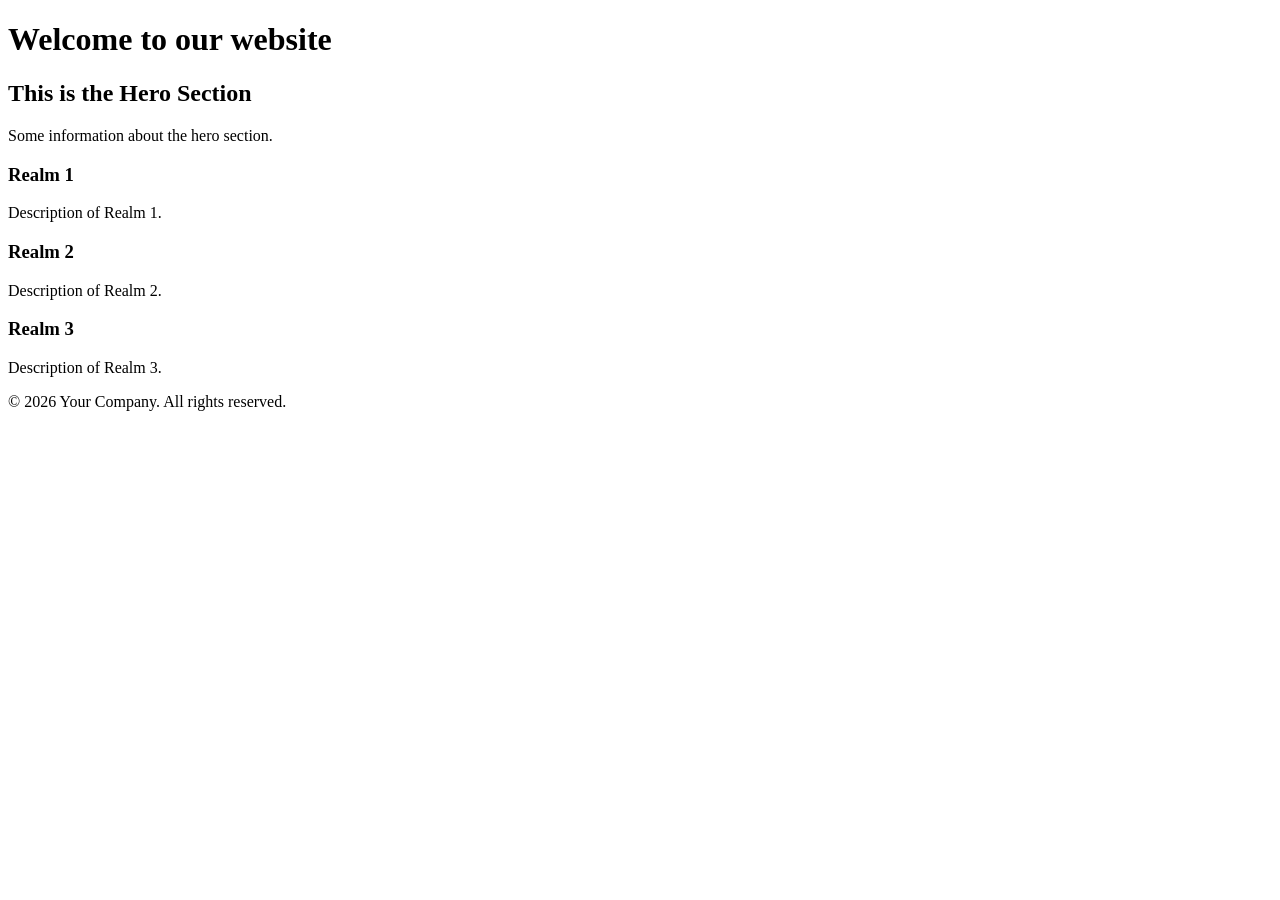
==== commit 5d940f2f: "Update index.html with complete HTML content" ====
--- a/index.html
+++ b/index.html
@@ -3,10 +3,33 @@
 <head>
     <meta charset="UTF-8">
     <meta name="viewport" content="width=device-width, initial-scale=1.0">
-    <link rel="stylesheet" href="style.css">
+    <link rel="stylesheet" href="./assets/css/main.css">
     <title>Document</title>
 </head>
 <body>
-    <!-- Content goes here -->
+    <header>
+        <h1>Welcome to our website</h1>
+    </header>
+    <section class="hero">
+        <h2>This is the Hero Section</h2>
+        <p>Some information about the hero section.</p>
+    </section>
+    <section class="realms">
+        <div class="realm-card">
+            <h3>Realm 1</h3>
+            <p>Description of Realm 1.</p>
+        </div>
+        <div class="realm-card">
+            <h3>Realm 2</h3>
+            <p>Description of Realm 2.</p>
+        </div>
+        <div class="realm-card">
+            <h3>Realm 3</h3>
+            <p>Description of Realm 3.</p>
+        </div>
+    </section>
+    <footer>
+        <p>&copy; 2026 Your Company. All rights reserved.</p>
+    </footer>
 </body>
 </html>
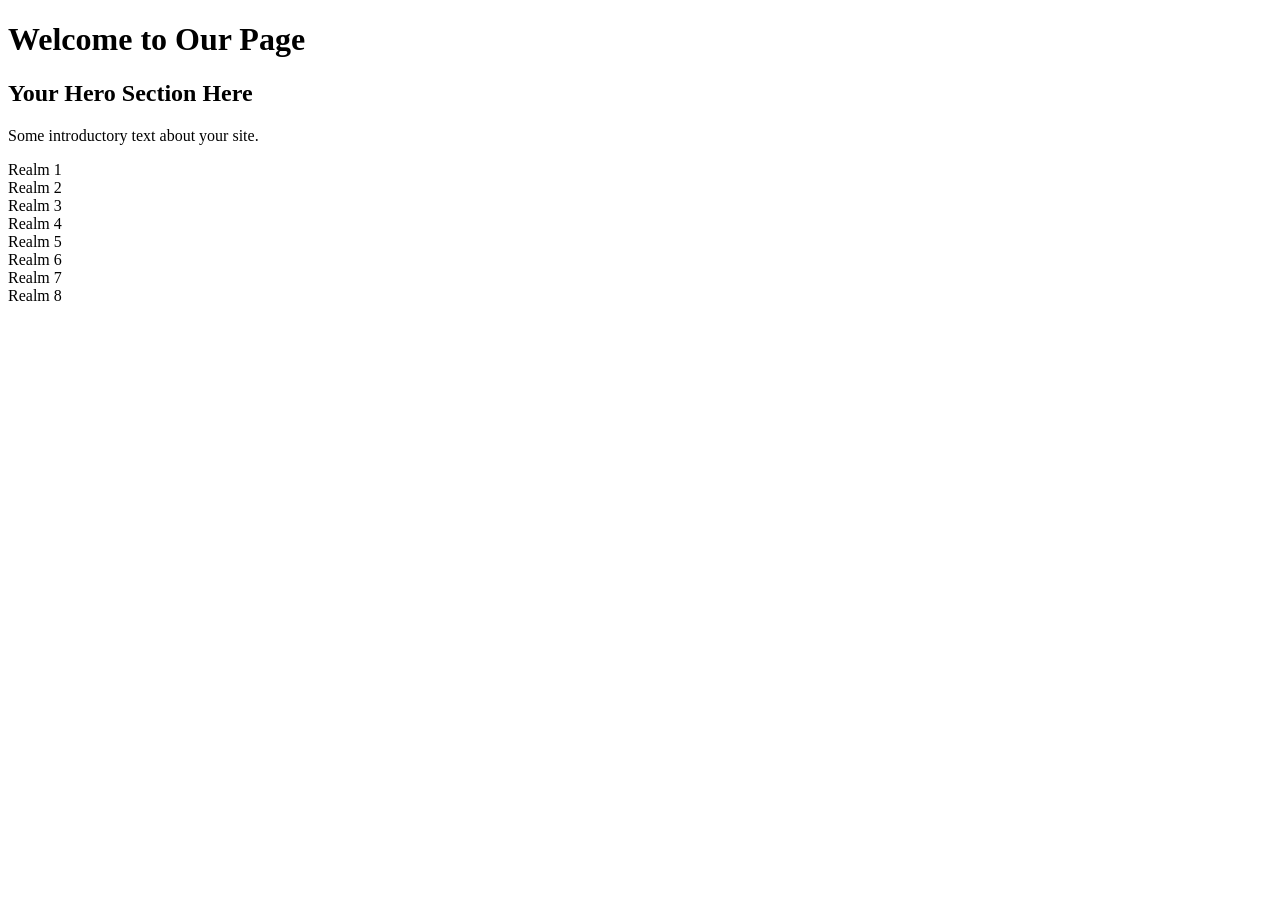
==== commit 0daebe92: "Update index.html to include complete HTML structure with main.css" ====
--- a/index.html
+++ b/index.html
@@ -3,33 +3,26 @@
 <head>
     <meta charset="UTF-8">
     <meta name="viewport" content="width=device-width, initial-scale=1.0">
-    <link rel="stylesheet" href="./assets/css/main.css">
+    <link rel="stylesheet" href="main.css">
     <title>Document</title>
 </head>
 <body>
     <header>
-        <h1>Welcome to our website</h1>
+        <h1>Welcome to Our Page</h1>
     </header>
     <section class="hero">
-        <h2>This is the Hero Section</h2>
-        <p>Some information about the hero section.</p>
+        <h2>Your Hero Section Here</h2>
+        <p>Some introductory text about your site.</p>
     </section>
     <section class="realms">
-        <div class="realm-card">
-            <h3>Realm 1</h3>
-            <p>Description of Realm 1.</p>
-        </div>
-        <div class="realm-card">
-            <h3>Realm 2</h3>
-            <p>Description of Realm 2.</p>
-        </div>
-        <div class="realm-card">
-            <h3>Realm 3</h3>
-            <p>Description of Realm 3.</p>
-        </div>
+        <div class="realm-card">Realm 1</div>
+        <div class="realm-card">Realm 2</div>
+        <div class="realm-card">Realm 3</div>
+        <div class="realm-card">Realm 4</div>
+        <div class="realm-card">Realm 5</div>
+        <div class="realm-card">Realm 6</div>
+        <div class="realm-card">Realm 7</div>
+        <div class="realm-card">Realm 8</div>
     </section>
-    <footer>
-        <p>&copy; 2026 Your Company. All rights reserved.</p>
-    </footer>
 </body>
 </html>
